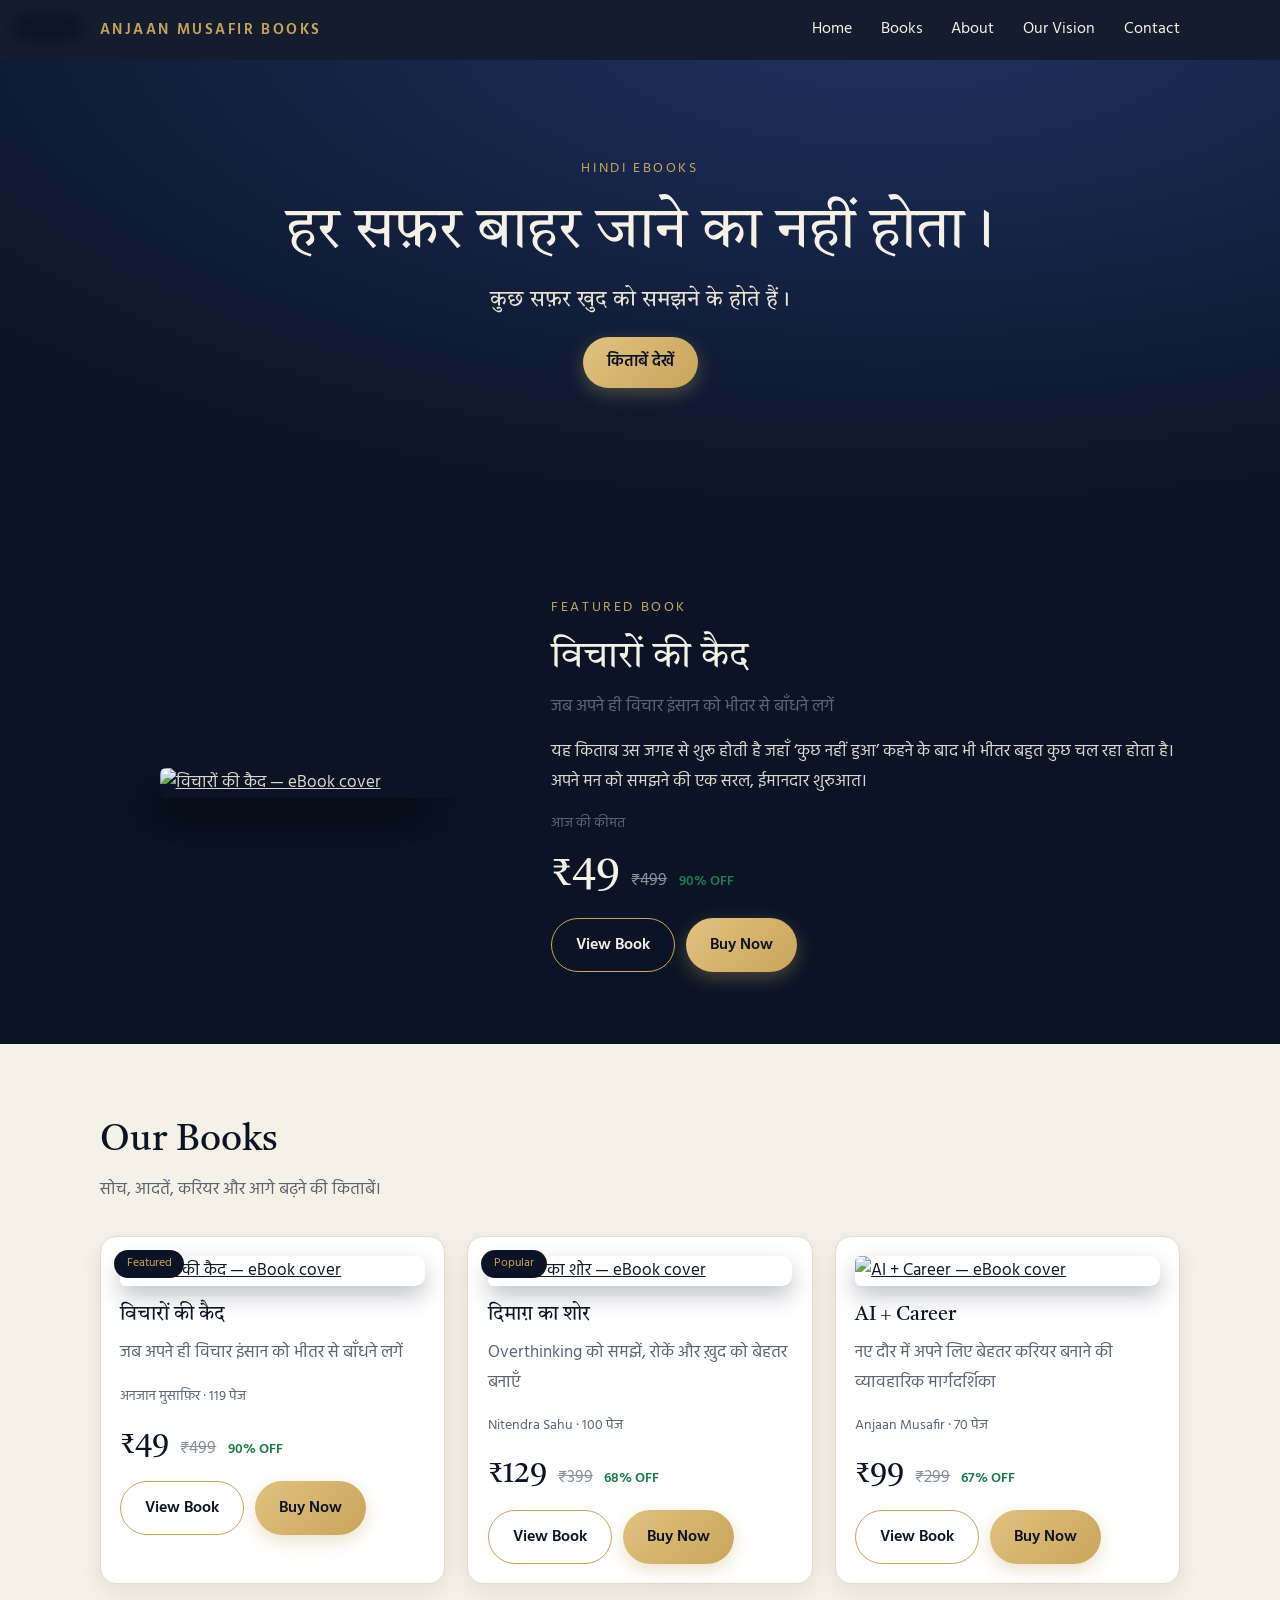
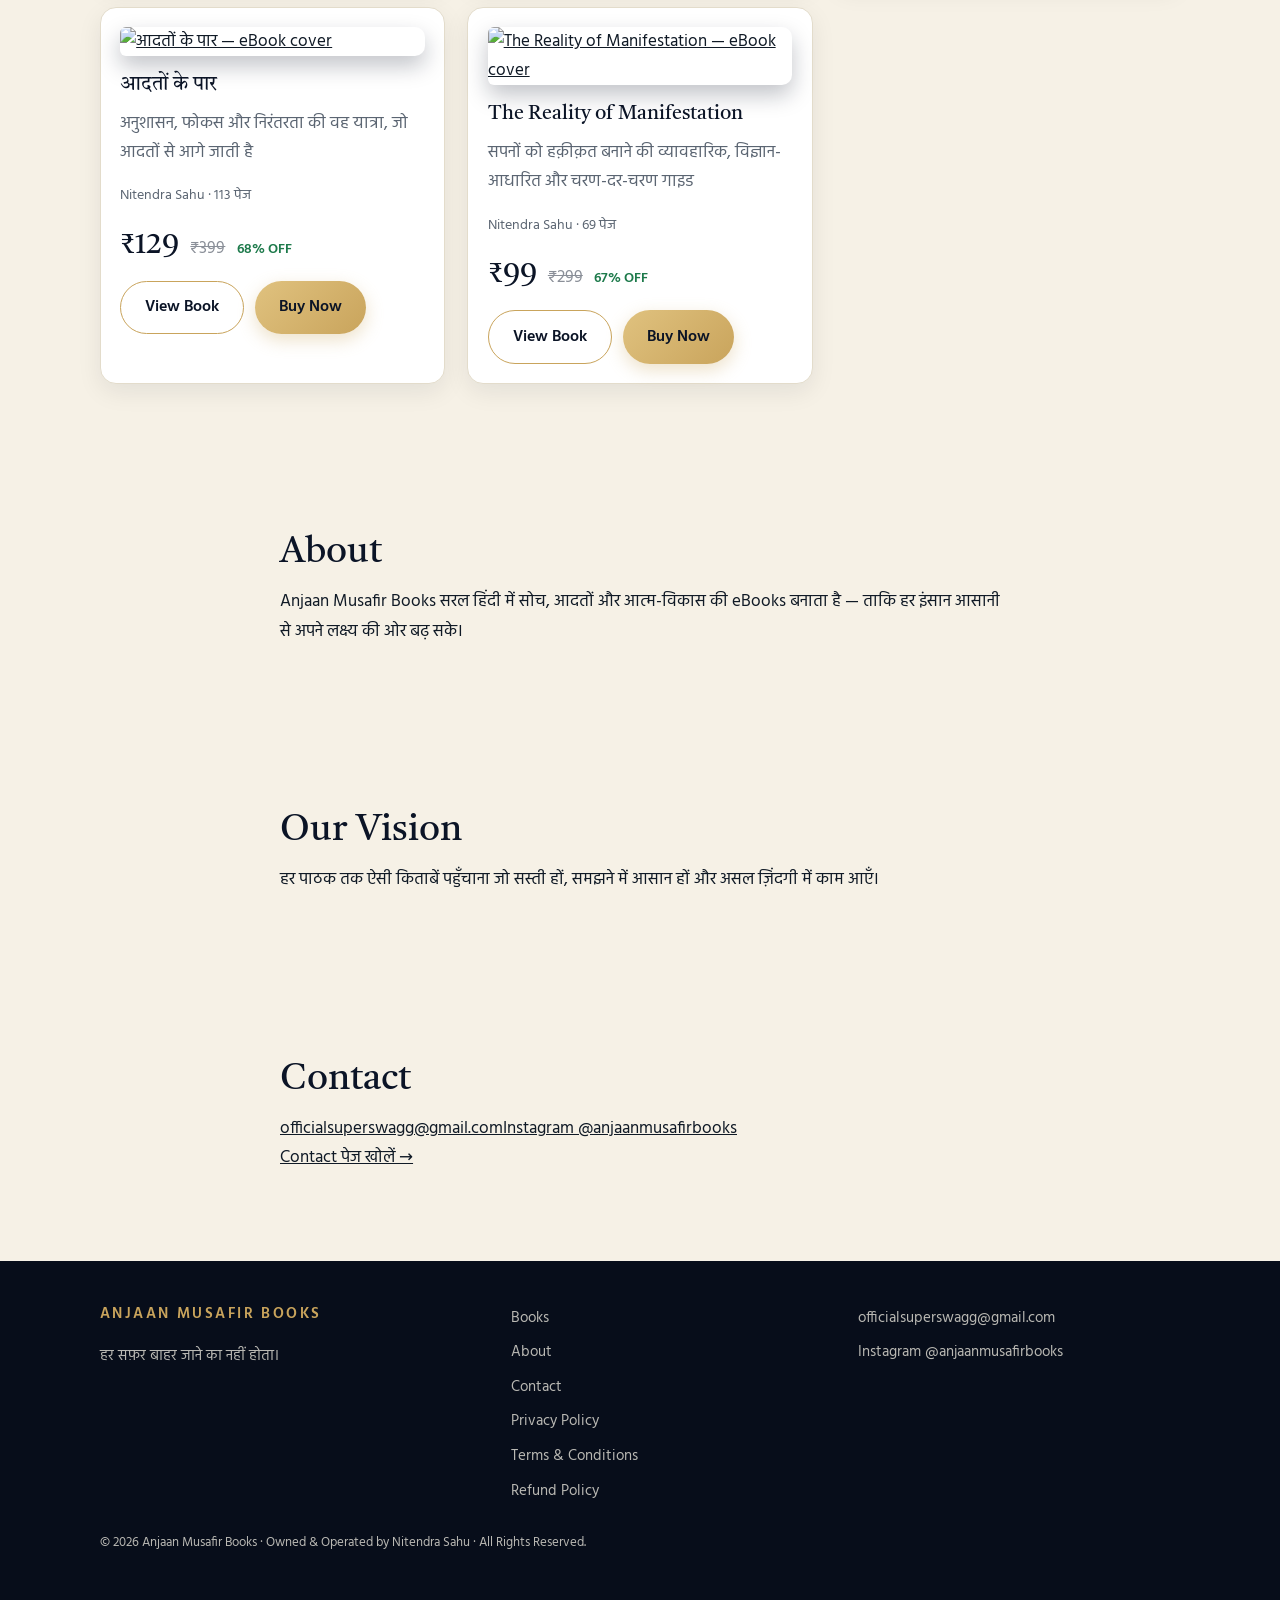
==== index.html @ 3ef96840 "Add files via upload" ====
<!DOCTYPE html>
<!-- होम पेज: ऊपर hero, फिर खास किताब, फिर सभी किताबें, फिर About/Vision/Contact -->
<html lang="hi">
<head>
<meta charset="utf-8">
<meta name="viewport" content="width=device-width, initial-scale=1">
<title>Anjaan Musafir Books — Hindi eBooks</title>
<meta name="description" content="Anjaan Musafir Books की Hindi eBooks: Overthinking, आदतें, AI और करियर, Personal Growth। आसान भाषा, काम की बातें।">
<link rel="preconnect" href="https://fonts.googleapis.com"><link rel="preconnect" href="https://fonts.gstatic.com" crossorigin>
<link href="https://fonts.googleapis.com/css2?family=Tiro+Devanagari+Hindi&family=Hind:wght@400;600&display=swap" rel="stylesheet">
<link rel="stylesheet" href="style.css">
</head>
<body data-page="home"> <!-- data-page="home" से app.js जानता है कि यह होम पेज है -->
<a class="skip" href="#books">मुख्य भाग पर जाएँ</a>
<header><div class="wrap bar">
  <a class="logo" href="index.html">ANJAAN MUSAFIR BOOKS</a>
  <button id="menu" aria-expanded="false" aria-controls="nav">Menu</button>
  <nav id="nav" aria-label="Main"><a href="index.html">Home</a><a href="#books">Books</a><a href="#about">About</a><a href="#vision">Our Vision</a><a href="#contact">Contact</a></nav>
</div></header>
<main>
  <section class="hero"><div class="wrap center">
    <p class="eyebrow">Hindi eBooks</p>
    <h1>हर सफ़र बाहर जाने का नहीं होता।</h1>
    <p class="lead">कुछ सफ़र खुद को समझने के होते हैं।</p>
    <div class="actions" style="justify-content:center"><a class="btn primary" href="#books">किताबें देखें</a></div>
    <div id="herocovers"></div> <!-- app.js यहाँ 4 कवर भरता है -->
  </div></section>
  <section id="featured"></section> <!-- app.js यहाँ खास किताब भरता है -->
  <section id="books" class="wrap sec"><h2>Our Books</h2><p class="sub">सोच, आदतें, करियर और आगे बढ़ने की किताबें।</p>
    <div id="grid" class="grid"></div> <!-- app.js यहाँ सारी किताबें भरता है (books.js से) -->
  </section>
  <section id="about" class="wrap sec narrow"><h2>About</h2><p>Anjaan Musafir Books सरल हिंदी में सोच, आदतों और आत्म-विकास की eBooks बनाता है — ताकि हर इंसान आसानी से अपने लक्ष्य की ओर बढ़ सके।</p></section>
  <section id="vision" class="wrap sec narrow"><h2>Our Vision</h2><p>हर पाठक तक ऐसी किताबें पहुँचाना जो सस्ती हों, समझने में आसान हों और असल ज़िंदगी में काम आएँ।</p></section>
  <section id="contact" class="wrap sec narrow"><h2>Contact</h2><div id="contactlinks"></div><p><a href="contact.html">Contact पेज खोलें →</a></p></section>
</main>
<footer id="foot"></footer> <!-- footer app.js भरता है -->
<script src="https://sdk.cashfree.com/js/v3/cashfree.js"></script> <!-- Cashfree का पेमेंट SDK -->
<script src="books.js"></script> <!-- पहले किताबों का डेटा -->
<script src="app.js"></script>   <!-- फिर वह कोड जो डेटा से पेज बनाता है -->
</body>
</html>
---- style.css ----
/* ===== Anjaan Musafir Books — premium style.css =====
   रंग-थीम: गहरा नीला (navy) + सुनहरा (gold) + हल्का ivory */

/* 1) रंग और फ़ॉन्ट — सारे रंग यहीं बदलें, पूरी साइट बदल जाएगी */
:root{--navy:#0b1426;--navy2:#14213d;--gold:#c9a45c;--ivory:#f6f1e6;--ink:#101a26;--mute:#5b6572;--line:#e3dccb;
--serif:"Tiro Devanagari Hindi",Georgia,serif;--sans:"Hind",system-ui,-apple-system,"Segoe UI",sans-serif}

/* 2) बेसिक सेटिंग — पूरे पेज का आधार */
*{box-sizing:border-box}html{scroll-behavior:smooth;scroll-padding-top:70px}
body{margin:0;font:400 1.05rem/1.75 var(--sans);color:var(--ink);background:var(--ivory);overflow-x:hidden}
img{max-width:100%;height:auto;display:block}a{color:inherit}
h1,h2,h3{font-family:var(--serif);font-weight:400;line-height:1.35;margin:0 0 .6rem;color:var(--navy)}
h2{font-size:clamp(1.6rem,4.6vw,2.3rem)}p{margin:0 0 1rem}
.wrap{width:min(1080px,100% - 2.4rem);margin-inline:auto}.narrow{max-width:720px}
.sec{padding:clamp(2.6rem,7vw,4.5rem) 0}.center{text-align:center}
:focus-visible{outline:3px solid var(--gold);outline-offset:3px}
.skip{position:absolute;left:-999px}.skip:focus{left:8px;top:8px;background:#fff;padding:.4rem .8rem;z-index:50}

/* 3) ऊपर की पट्टी (header) और मेन्यू — फ़ोन पर बटन से खुलता है */
header{position:sticky;top:0;z-index:30;background:rgba(11,20,38,.96);backdrop-filter:blur(8px);color:var(--ivory);padding-top:env(safe-area-inset-top,0)}
.bar{display:flex;align-items:center;justify-content:space-between;min-height:60px}
.logo{font:600 .95rem var(--sans);letter-spacing:.16em;text-decoration:none;color:var(--gold)}
#menu{background:none;border:1px solid #ffffff55;color:inherit;border-radius:8px;padding:.4rem .8rem;font:inherit;font-size:.95rem}
#nav{display:none;position:absolute;left:0;right:0;top:100%;background:var(--navy);padding:.4rem 1.2rem 1rem}
#nav.open{display:block}#nav a{display:block;padding:.7rem 0;text-decoration:none;border-bottom:1px solid #ffffff1f}
@media(min-width:760px){#menu{display:none}#nav,#nav.open{display:flex;position:static;padding:0;gap:1.8rem;background:none}#nav a{border:0;padding:0;font-size:.98rem}#nav a:hover{color:var(--gold)}}

/* 4) बटन — सुनहरा मुख्य बटन (Buy Now / View Book) */
.btn{display:inline-block;border:1px solid var(--gold);color:var(--navy);background:transparent;font:600 1rem var(--sans);text-decoration:none;padding:.8rem 1.5rem;border-radius:999px;cursor:pointer;transition:.2s}
.btn:hover{background:#c9a45c22}
.btn.primary{background:linear-gradient(135deg,#e0c27f,var(--gold));color:var(--navy);border:0;box-shadow:0 6px 18px #c9a45c55}
.btn.primary:hover{transform:translateY(-2px);box-shadow:0 10px 24px #c9a45c77}
.off-btn{opacity:.55;cursor:not-allowed}
.actions{display:flex;gap:.7rem;flex-wrap:wrap;margin-top:1rem}

/* 5) पहला बड़ा हिस्सा (hero) — ऊपर गहरा नीला, 4 किताबों के कवर */
.hero{background:radial-gradient(1200px 500px at 70% -10%,#1d3260,var(--navy));color:#d9d6cc;padding:clamp(3rem,9vw,6rem) 0}
.hero h1{color:var(--ivory);font-size:clamp(2rem,6.5vw,3.6rem)}.hero .lead{font-family:var(--serif);font-size:clamp(1.1rem,3vw,1.4rem);color:#e9e4d6}
.eyebrow,.kicker{color:var(--gold);font-size:.9rem;letter-spacing:.18em;text-transform:uppercase;margin-bottom:.8rem}
#herocovers{display:flex;justify-content:center;gap:.6rem;margin-top:2.4rem}
#herocovers img{width:23%;max-width:150px;border-radius:4px 8px 8px 4px;box-shadow:0 18px 30px #0008;transform:rotate(-3deg)}
#herocovers img:nth-child(even){transform:translateY(14px) rotate(3deg)}

/* 6) किताबों की ग्रिड और कार्ड — फ़ोन पर 1, टैबलेट पर 2, कंप्यूटर पर 3 */
.sub{color:var(--mute)}.meta{font-size:.9rem;color:var(--mute)}
.grid{display:grid;gap:1.4rem;grid-template-columns:1fr;margin-top:2rem}
@media(min-width:620px){.grid{grid-template-columns:1fr 1fr}}@media(min-width:960px){.grid{grid-template-columns:repeat(3,1fr)}}
.card{position:relative;background:#fff;border:1px solid var(--line);border-radius:16px;padding:1.2rem;box-shadow:0 8px 24px #0b142614;transition:.25s}
.card:hover{transform:translateY(-5px);box-shadow:0 16px 34px #0b142624}
.card img{border-radius:6px 10px 10px 6px;margin-bottom:1rem;box-shadow:0 10px 22px #0b142640}
.card h3{font-size:1.25rem}
.badge{position:absolute;top:.8rem;left:.8rem;z-index:2;background:var(--navy);color:var(--gold);font-size:.78rem;padding:.2rem .8rem;border-radius:999px}

/* 7) कीमत — आज की कीमत बड़ी, पुरानी कटी हुई, छूट % हरे में */
.price{display:flex;align-items:baseline;gap:.7rem;flex-wrap:wrap}.price .now{font:400 1.9rem var(--serif);color:var(--navy)}
.price s{color:#8a8f98}.price .off{color:#1d7a4b;font-weight:600;font-size:.9rem}.price.big .now{font-size:2.6rem}.plabel{width:100%;margin:0;color:var(--mute);font-size:.85rem}

/* 8) खास किताब (Featured) वाला हिस्सा */
#featured{background:var(--navy);color:#d9d6cc;padding:clamp(2.6rem,7vw,4.5rem) 0}
#featured h2,#featured .price .now{color:var(--ivory)}#featured .btn:not(.primary){color:var(--ivory)}
.feat{display:grid;gap:2rem;align-items:center}@media(min-width:760px){.feat{grid-template-columns:.8fr 1.2fr}}
.feat-img img{max-width:300px;margin:auto;border-radius:6px 12px 12px 6px;box-shadow:-18px 24px 46px #000a}

/* 9) अलग किताब वाला पेज (book.html) */
.bhero{background:radial-gradient(900px 400px at 20% -10%,#1d3260,var(--navy));color:#d9d6cc;padding:clamp(2.4rem,7vw,4.5rem) 0}
.bhero h1{color:var(--ivory)}.bhero .price .now{color:var(--ivory)}.bhero .btn:not(.primary){color:var(--ivory)}
.bgrid{display:grid;gap:2rem;align-items:center}@media(min-width:760px){.bgrid{grid-template-columns:.7fr 1.3fr}}
.bgrid>img{max-width:280px;margin:auto;border-radius:6px 12px 12px 6px;box-shadow:-16px 22px 44px #000a}
.sec ul{padding-left:0;list-style:none}.sec li{padding:.55rem 0 .55rem 1.6rem;position:relative;border-bottom:1px solid var(--line)}
.sec li::before{content:"";position:absolute;left:.2rem;top:1.15rem;width:7px;height:7px;background:var(--gold);transform:rotate(45deg)}
.chaps{padding-left:1.3rem}.chaps li{padding:.4rem 0;border-bottom:1px solid var(--line)}.chaps li::before{display:none}
.pv{display:grid;gap:1rem;grid-template-columns:repeat(auto-fit,minmax(220px,1fr))}.pv img{border:1px solid var(--line);border-radius:8px;box-shadow:0 8px 20px #0b14262a}
.note{font-size:.9rem;color:var(--mute);border-left:3px solid var(--gold);padding-left:1rem}dt{font-weight:600;margin-top:.8rem}dd{margin:0}

/* 10) फ़ोन पर नीचे चिपका Buy बटन और आख़िरी हिस्सा */
.sticky{position:fixed;left:0;right:0;bottom:0;z-index:25;background:#fffffff2;border-top:1px solid var(--line);padding:.7rem 1rem calc(.7rem + env(safe-area-inset-bottom,0));display:flex;align-items:center;justify-content:space-between;gap:1rem}
.final{background:var(--navy);color:#d9d6cc;text-align:center;padding:4rem 0}.final h2{color:var(--ivory)}

/* 11) नीचे का हिस्सा (footer) */
footer{background:#070d1a;color:#b9b8b3;padding:2.5rem 0 5rem;font-size:.95rem}.fgrid{display:grid;gap:1.6rem}@media(min-width:760px){.fgrid{grid-template-columns:1.2fr 1fr 1fr}}
footer a{display:block;text-decoration:none;padding:.25rem 0}footer a:hover{color:var(--gold)}.brand{color:var(--gold);letter-spacing:.16em;font-weight:600}.copy{font-size:.8rem;margin-top:1.5rem}
/* 12) बाक़ी पेज (Contact, Terms, Privacy, Refund, धन्यवाद) — सब एक ही थीम में */
.phead{background:radial-gradient(900px 360px at 20% -20%,#1d3260,var(--navy));color:#d9d6cc;padding:clamp(2.2rem,6vw,3.6rem) 0}
.phead h1{color:var(--ivory);font-size:clamp(1.8rem,5.5vw,2.8rem)}.phead.c{text-align:center}
.crumb{font-size:.88rem;color:var(--gold);margin:0 0 .6rem}.crumb a{text-decoration:none}
.upd{color:#c9c6bb;margin:.4rem 0 0}.trail{height:2px;width:70px;background:var(--gold);margin-top:1rem}.phead.c .trail{margin-inline:auto}
.tick{width:64px;height:64px;border-radius:50%;background:var(--gold);color:var(--navy);display:grid;place-items:center;margin:0 auto 1rem}.tick svg{width:30px;height:30px}
.doc{padding:2rem 0 3rem}.doc h2{font-size:1.3rem;border-top:1px solid var(--line);padding-top:1.4rem;margin-top:1.8rem}
.doc ul,.doc ol{padding-left:1.3rem}.doc li{padding:.25rem 0;border:0}.doc li::before{display:none}.num{color:var(--gold);margin-right:.4rem}
.steps li{margin-bottom:.5rem}.sum{background:#fff;border:1px solid var(--line);border-left:4px solid var(--gold);border-radius:10px;padding:1rem 1.2rem;margin:1.2rem 0}
.cgrid{display:grid;gap:1rem}@media(min-width:640px){.cgrid{grid-template-columns:1fr 1fr}}
.ccard{background:#fff;border:1px solid var(--line);border-radius:14px;padding:1.2rem;box-shadow:0 8px 22px #0b142612}.ccard .btn{word-break:break-all}
details{background:#fff;border:1px solid var(--line);border-radius:10px;padding:.7rem 1rem;margin:.6rem 0}summary{cursor:pointer;font-weight:600}
@media(prefers-reduced-motion:reduce){*{transition:none!important;scroll-behavior:auto!important}}
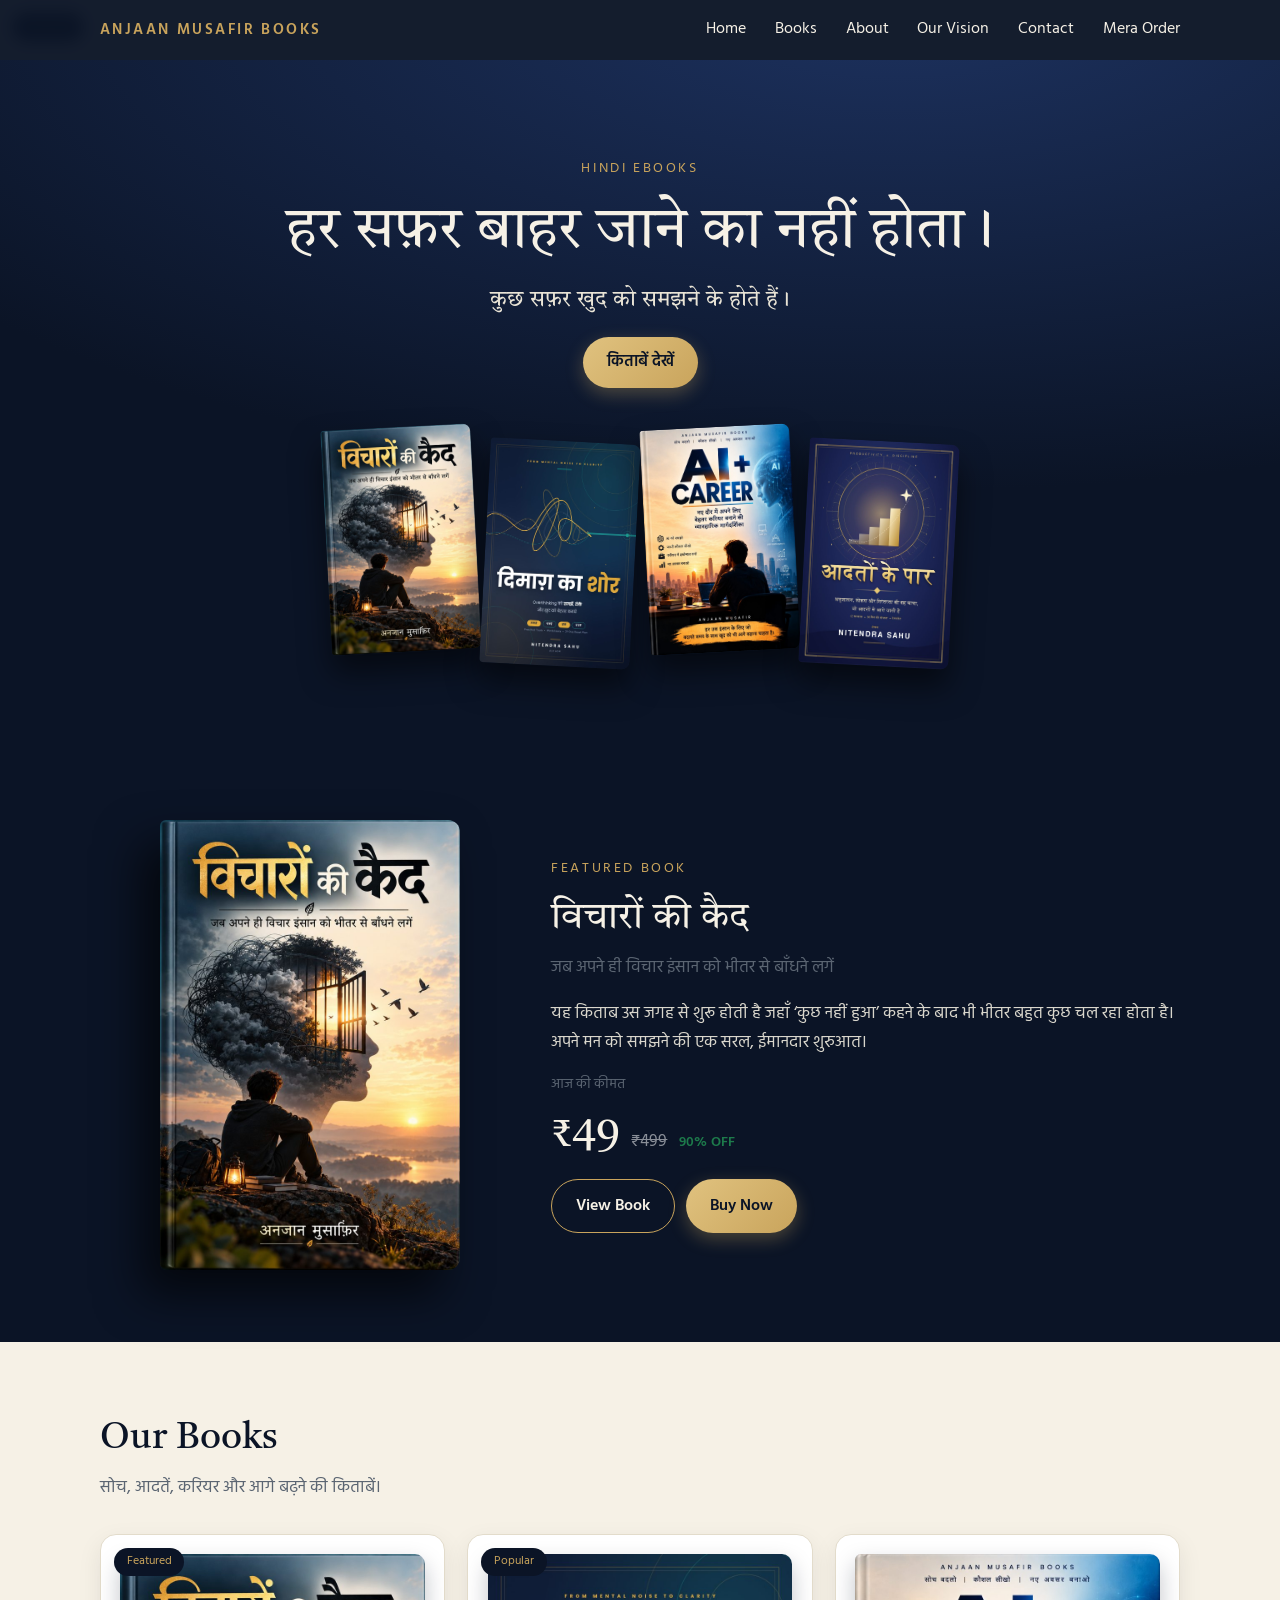
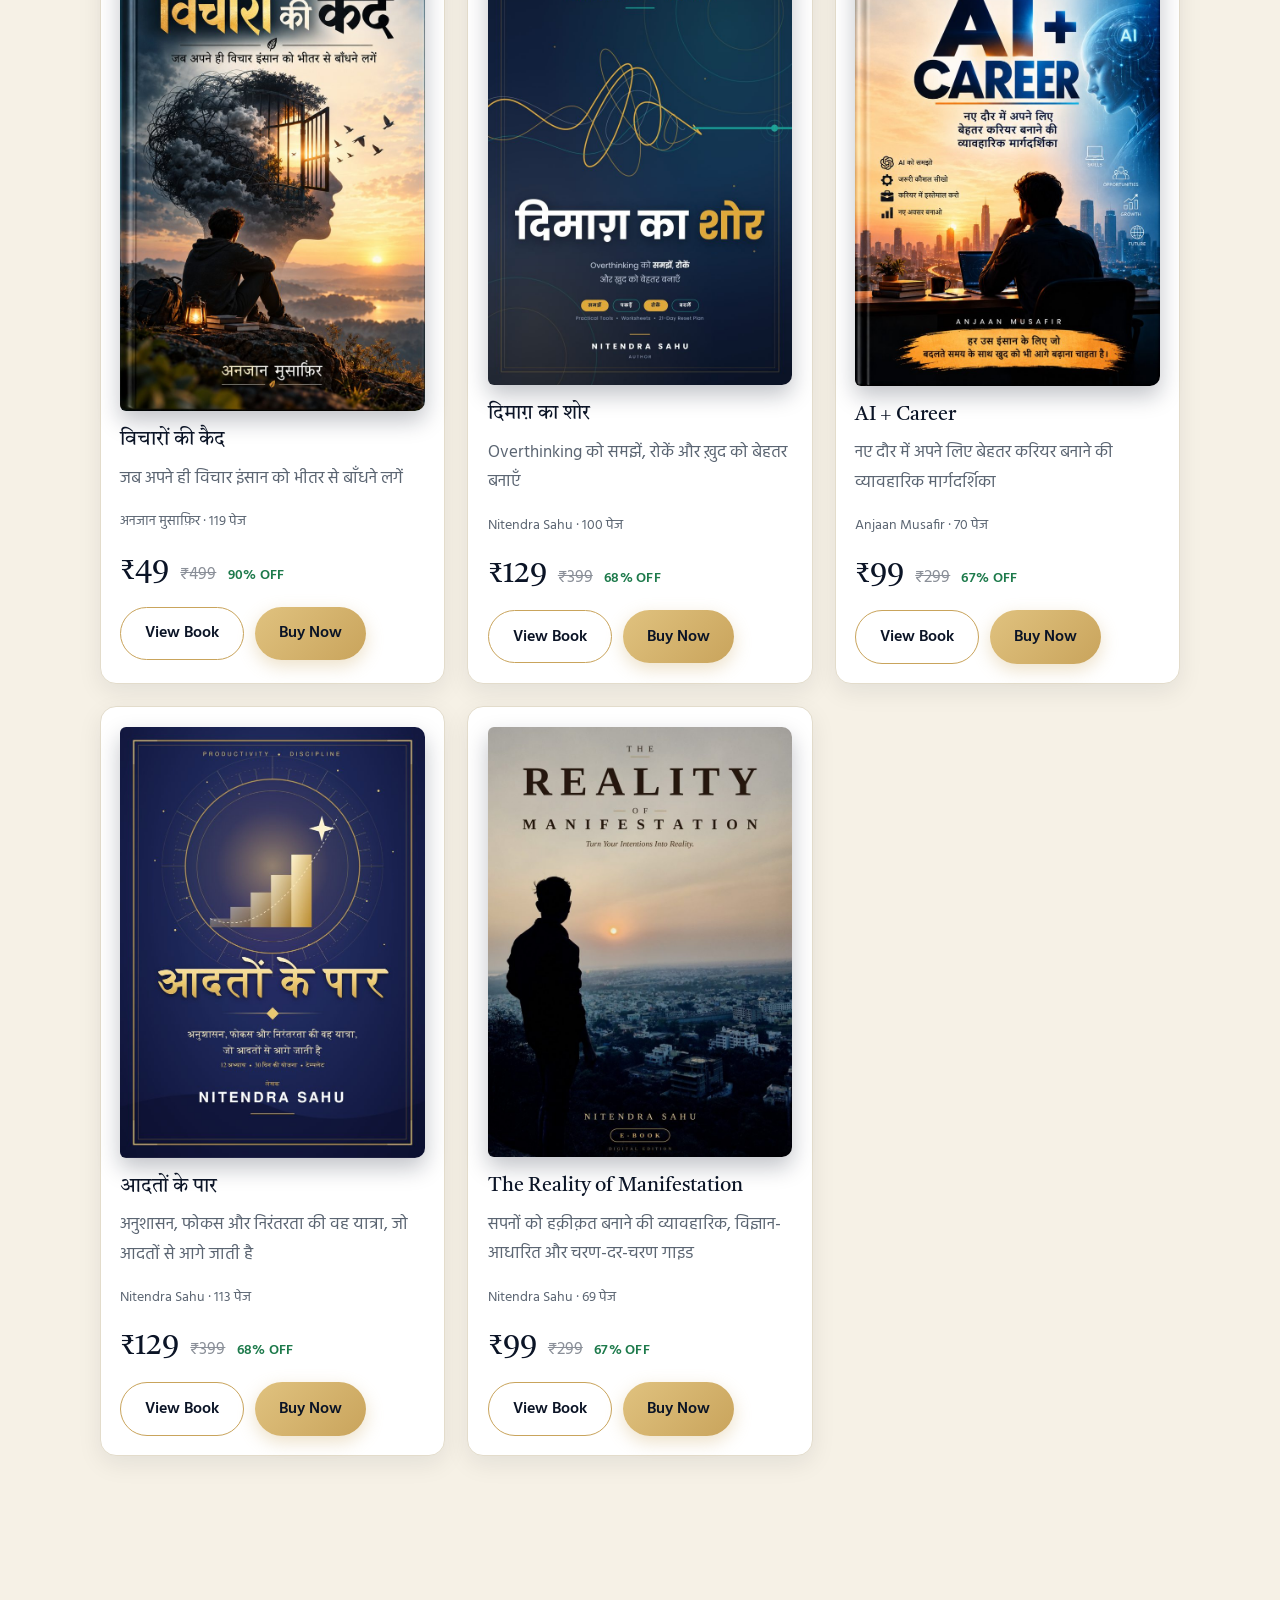
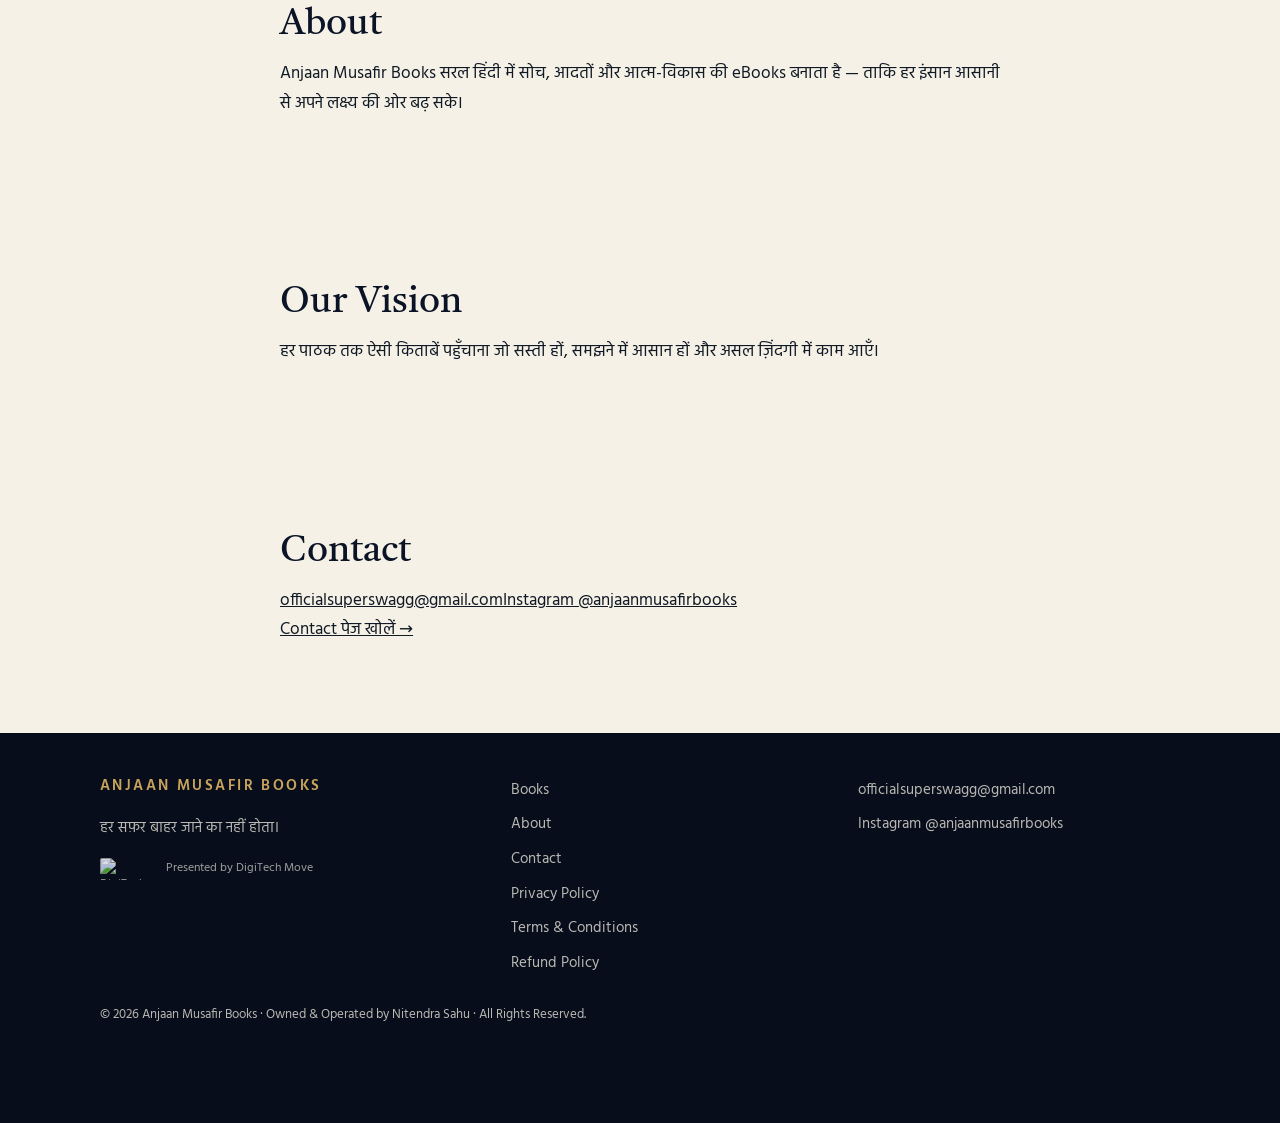
==== commit c8c632bf: "Add files via upload" ====
--- a/index.html
+++ b/index.html
@@ -29,8 +29,8 @@
   <section id="books" class="wrap sec"><h2>Our Books</h2><p class="sub">सोच, आदतें, करियर और आगे बढ़ने की किताबें।</p>
     <div id="grid" class="grid"></div> <!-- app.js यहाँ सारी किताबें भरता है (books.js से) -->
   </section>
-  <section id="about" class="wrap sec narrow"><h2>About</h2><p>Anjaan Musafir Books सरल हिंदी में सोच, आदतों और आत्म-विकास की eBooks बनाता है — ताकि हर इंसान आसानी से अपने लक्ष्य की ओर बढ़ सके।</p></section>
-  <section id="vision" class="wrap sec narrow"><h2>Our Vision</h2><p>हर पाठक तक ऐसी किताबें पहुँचाना जो सस्ती हों, समझने में आसान हों और असल ज़िंदगी में काम आएँ।</p></section>
+  <section id="about" class="wrap sec narrow"><h2 data-dynamic-title="about">About</h2><p data-dynamic-content="about">Anjaan Musafir Books सरल हिंदी में सोच, आदतों और आत्म-विकास की eBooks बनाता है — ताकि हर इंसान आसानी से अपने लक्ष्य की ओर बढ़ सके।</p></section>
+  <section id="vision" class="wrap sec narrow"><h2 data-dynamic-title="vision">Our Vision</h2><p data-dynamic-content="vision">हर पाठक तक ऐसी किताबें पहुँचाना जो सस्ती हों, समझने में आसान हों और असल ज़िंदगी में काम आएँ।</p></section>
   <section id="contact" class="wrap sec narrow"><h2>Contact</h2><div id="contactlinks"></div><p><a href="contact.html">Contact पेज खोलें →</a></p></section>
 </main>
 <footer id="foot"></footer> <!-- footer app.js भरता है -->
--- a/style.css
+++ b/style.css
@@ -1,94 +1,1438 @@
 /* ===== Anjaan Musafir Books — premium style.css =====
    रंग-थीम: गहरा नीला (navy) + सुनहरा (gold) + हल्का ivory */
 
-/* 1) रंग और फ़ॉन्ट — सारे रंग यहीं बदलें, पूरी साइट बदल जाएगी */
-:root{--navy:#0b1426;--navy2:#14213d;--gold:#c9a45c;--ivory:#f6f1e6;--ink:#101a26;--mute:#5b6572;--line:#e3dccb;
---serif:"Tiro Devanagari Hindi",Georgia,serif;--sans:"Hind",system-ui,-apple-system,"Segoe UI",sans-serif}
-
-/* 2) बेसिक सेटिंग — पूरे पेज का आधार */
-*{box-sizing:border-box}html{scroll-behavior:smooth;scroll-padding-top:70px}
-body{margin:0;font:400 1.05rem/1.75 var(--sans);color:var(--ink);background:var(--ivory);overflow-x:hidden}
-img{max-width:100%;height:auto;display:block}a{color:inherit}
-h1,h2,h3{font-family:var(--serif);font-weight:400;line-height:1.35;margin:0 0 .6rem;color:var(--navy)}
-h2{font-size:clamp(1.6rem,4.6vw,2.3rem)}p{margin:0 0 1rem}
-.wrap{width:min(1080px,100% - 2.4rem);margin-inline:auto}.narrow{max-width:720px}
-.sec{padding:clamp(2.6rem,7vw,4.5rem) 0}.center{text-align:center}
-:focus-visible{outline:3px solid var(--gold);outline-offset:3px}
-.skip{position:absolute;left:-999px}.skip:focus{left:8px;top:8px;background:#fff;padding:.4rem .8rem;z-index:50}
-
-/* 3) ऊपर की पट्टी (header) और मेन्यू — फ़ोन पर बटन से खुलता है */
-header{position:sticky;top:0;z-index:30;background:rgba(11,20,38,.96);backdrop-filter:blur(8px);color:var(--ivory);padding-top:env(safe-area-inset-top,0)}
-.bar{display:flex;align-items:center;justify-content:space-between;min-height:60px}
-.logo{font:600 .95rem var(--sans);letter-spacing:.16em;text-decoration:none;color:var(--gold)}
-#menu{background:none;border:1px solid #ffffff55;color:inherit;border-radius:8px;padding:.4rem .8rem;font:inherit;font-size:.95rem}
-#nav{display:none;position:absolute;left:0;right:0;top:100%;background:var(--navy);padding:.4rem 1.2rem 1rem}
-#nav.open{display:block}#nav a{display:block;padding:.7rem 0;text-decoration:none;border-bottom:1px solid #ffffff1f}
-@media(min-width:760px){#menu{display:none}#nav,#nav.open{display:flex;position:static;padding:0;gap:1.8rem;background:none}#nav a{border:0;padding:0;font-size:.98rem}#nav a:hover{color:var(--gold)}}
-
-/* 4) बटन — सुनहरा मुख्य बटन (Buy Now / View Book) */
-.btn{display:inline-block;border:1px solid var(--gold);color:var(--navy);background:transparent;font:600 1rem var(--sans);text-decoration:none;padding:.8rem 1.5rem;border-radius:999px;cursor:pointer;transition:.2s}
-.btn:hover{background:#c9a45c22}
-.btn.primary{background:linear-gradient(135deg,#e0c27f,var(--gold));color:var(--navy);border:0;box-shadow:0 6px 18px #c9a45c55}
-.btn.primary:hover{transform:translateY(-2px);box-shadow:0 10px 24px #c9a45c77}
-.off-btn{opacity:.55;cursor:not-allowed}
-.actions{display:flex;gap:.7rem;flex-wrap:wrap;margin-top:1rem}
-
-/* 5) पहला बड़ा हिस्सा (hero) — ऊपर गहरा नीला, 4 किताबों के कवर */
-.hero{background:radial-gradient(1200px 500px at 70% -10%,#1d3260,var(--navy));color:#d9d6cc;padding:clamp(3rem,9vw,6rem) 0}
-.hero h1{color:var(--ivory);font-size:clamp(2rem,6.5vw,3.6rem)}.hero .lead{font-family:var(--serif);font-size:clamp(1.1rem,3vw,1.4rem);color:#e9e4d6}
-.eyebrow,.kicker{color:var(--gold);font-size:.9rem;letter-spacing:.18em;text-transform:uppercase;margin-bottom:.8rem}
-#herocovers{display:flex;justify-content:center;gap:.6rem;margin-top:2.4rem}
-#herocovers img{width:23%;max-width:150px;border-radius:4px 8px 8px 4px;box-shadow:0 18px 30px #0008;transform:rotate(-3deg)}
-#herocovers img:nth-child(even){transform:translateY(14px) rotate(3deg)}
-
-/* 6) किताबों की ग्रिड और कार्ड — फ़ोन पर 1, टैबलेट पर 2, कंप्यूटर पर 3 */
-.sub{color:var(--mute)}.meta{font-size:.9rem;color:var(--mute)}
-.grid{display:grid;gap:1.4rem;grid-template-columns:1fr;margin-top:2rem}
-@media(min-width:620px){.grid{grid-template-columns:1fr 1fr}}@media(min-width:960px){.grid{grid-template-columns:repeat(3,1fr)}}
-.card{position:relative;background:#fff;border:1px solid var(--line);border-radius:16px;padding:1.2rem;box-shadow:0 8px 24px #0b142614;transition:.25s}
-.card:hover{transform:translateY(-5px);box-shadow:0 16px 34px #0b142624}
-.card img{border-radius:6px 10px 10px 6px;margin-bottom:1rem;box-shadow:0 10px 22px #0b142640}
-.card h3{font-size:1.25rem}
-.badge{position:absolute;top:.8rem;left:.8rem;z-index:2;background:var(--navy);color:var(--gold);font-size:.78rem;padding:.2rem .8rem;border-radius:999px}
-
-/* 7) कीमत — आज की कीमत बड़ी, पुरानी कटी हुई, छूट % हरे में */
-.price{display:flex;align-items:baseline;gap:.7rem;flex-wrap:wrap}.price .now{font:400 1.9rem var(--serif);color:var(--navy)}
-.price s{color:#8a8f98}.price .off{color:#1d7a4b;font-weight:600;font-size:.9rem}.price.big .now{font-size:2.6rem}.plabel{width:100%;margin:0;color:var(--mute);font-size:.85rem}
-
-/* 8) खास किताब (Featured) वाला हिस्सा */
-#featured{background:var(--navy);color:#d9d6cc;padding:clamp(2.6rem,7vw,4.5rem) 0}
-#featured h2,#featured .price .now{color:var(--ivory)}#featured .btn:not(.primary){color:var(--ivory)}
-.feat{display:grid;gap:2rem;align-items:center}@media(min-width:760px){.feat{grid-template-columns:.8fr 1.2fr}}
-.feat-img img{max-width:300px;margin:auto;border-radius:6px 12px 12px 6px;box-shadow:-18px 24px 46px #000a}
-
-/* 9) अलग किताब वाला पेज (book.html) */
-.bhero{background:radial-gradient(900px 400px at 20% -10%,#1d3260,var(--navy));color:#d9d6cc;padding:clamp(2.4rem,7vw,4.5rem) 0}
-.bhero h1{color:var(--ivory)}.bhero .price .now{color:var(--ivory)}.bhero .btn:not(.primary){color:var(--ivory)}
-.bgrid{display:grid;gap:2rem;align-items:center}@media(min-width:760px){.bgrid{grid-template-columns:.7fr 1.3fr}}
-.bgrid>img{max-width:280px;margin:auto;border-radius:6px 12px 12px 6px;box-shadow:-16px 22px 44px #000a}
-.sec ul{padding-left:0;list-style:none}.sec li{padding:.55rem 0 .55rem 1.6rem;position:relative;border-bottom:1px solid var(--line)}
-.sec li::before{content:"";position:absolute;left:.2rem;top:1.15rem;width:7px;height:7px;background:var(--gold);transform:rotate(45deg)}
-.chaps{padding-left:1.3rem}.chaps li{padding:.4rem 0;border-bottom:1px solid var(--line)}.chaps li::before{display:none}
-.pv{display:grid;gap:1rem;grid-template-columns:repeat(auto-fit,minmax(220px,1fr))}.pv img{border:1px solid var(--line);border-radius:8px;box-shadow:0 8px 20px #0b14262a}
-.note{font-size:.9rem;color:var(--mute);border-left:3px solid var(--gold);padding-left:1rem}dt{font-weight:600;margin-top:.8rem}dd{margin:0}
-
-/* 10) फ़ोन पर नीचे चिपका Buy बटन और आख़िरी हिस्सा */
-.sticky{position:fixed;left:0;right:0;bottom:0;z-index:25;background:#fffffff2;border-top:1px solid var(--line);padding:.7rem 1rem calc(.7rem + env(safe-area-inset-bottom,0));display:flex;align-items:center;justify-content:space-between;gap:1rem}
-.final{background:var(--navy);color:#d9d6cc;text-align:center;padding:4rem 0}.final h2{color:var(--ivory)}
-
-/* 11) नीचे का हिस्सा (footer) */
-footer{background:#070d1a;color:#b9b8b3;padding:2.5rem 0 5rem;font-size:.95rem}.fgrid{display:grid;gap:1.6rem}@media(min-width:760px){.fgrid{grid-template-columns:1.2fr 1fr 1fr}}
-footer a{display:block;text-decoration:none;padding:.25rem 0}footer a:hover{color:var(--gold)}.brand{color:var(--gold);letter-spacing:.16em;font-weight:600}.copy{font-size:.8rem;margin-top:1.5rem}
-/* 12) बाक़ी पेज (Contact, Terms, Privacy, Refund, धन्यवाद) — सब एक ही थीम में */
-.phead{background:radial-gradient(900px 360px at 20% -20%,#1d3260,var(--navy));color:#d9d6cc;padding:clamp(2.2rem,6vw,3.6rem) 0}
-.phead h1{color:var(--ivory);font-size:clamp(1.8rem,5.5vw,2.8rem)}.phead.c{text-align:center}
-.crumb{font-size:.88rem;color:var(--gold);margin:0 0 .6rem}.crumb a{text-decoration:none}
-.upd{color:#c9c6bb;margin:.4rem 0 0}.trail{height:2px;width:70px;background:var(--gold);margin-top:1rem}.phead.c .trail{margin-inline:auto}
-.tick{width:64px;height:64px;border-radius:50%;background:var(--gold);color:var(--navy);display:grid;place-items:center;margin:0 auto 1rem}.tick svg{width:30px;height:30px}
-.doc{padding:2rem 0 3rem}.doc h2{font-size:1.3rem;border-top:1px solid var(--line);padding-top:1.4rem;margin-top:1.8rem}
-.doc ul,.doc ol{padding-left:1.3rem}.doc li{padding:.25rem 0;border:0}.doc li::before{display:none}.num{color:var(--gold);margin-right:.4rem}
-.steps li{margin-bottom:.5rem}.sum{background:#fff;border:1px solid var(--line);border-left:4px solid var(--gold);border-radius:10px;padding:1rem 1.2rem;margin:1.2rem 0}
-.cgrid{display:grid;gap:1rem}@media(min-width:640px){.cgrid{grid-template-columns:1fr 1fr}}
-.ccard{background:#fff;border:1px solid var(--line);border-radius:14px;padding:1.2rem;box-shadow:0 8px 22px #0b142612}.ccard .btn{word-break:break-all}
-details{background:#fff;border:1px solid var(--line);border-radius:10px;padding:.7rem 1rem;margin:.6rem 0}summary{cursor:pointer;font-weight:600}
-@media(prefers-reduced-motion:reduce){*{transition:none!important;scroll-behavior:auto!important}}
+:root{
+  --navy:#0b1426;
+  --navy2:#14213d;
+  --gold:#c9a45c;
+  --ivory:#f6f1e6;
+  --ink:#101a26;
+  --mute:#5b6572;
+  --line:#e3dccb;
+  --serif:"Tiro Devanagari Hindi",Georgia,serif;
+  --sans:"Hind",system-ui,-apple-system,"Segoe UI",sans-serif
+}
+
+/* 2) बेसिक सेटिंग */
+*{
+  box-sizing:border-box
+}
+
+html{
+  scroll-behavior:smooth;
+  scroll-padding-top:70px
+}
+
+body{
+  margin:0;
+  font:400 1.05rem/1.75 var(--sans);
+  color:var(--ink);
+  background:var(--ivory);
+  overflow-x:hidden
+}
+
+img{
+  max-width:100%;
+  height:auto;
+  display:block
+}
+
+a{
+  color:inherit
+}
+
+h1,h2,h3{
+  font-family:var(--serif);
+  font-weight:400;
+  line-height:1.35;
+  margin:0 0 .6rem;
+  color:var(--navy)
+}
+
+h2{
+  font-size:clamp(1.6rem,4.6vw,2.3rem)
+}
+
+p{
+  margin:0 0 1rem
+}
+
+.wrap{
+  width:min(1080px,100% - 2.4rem);
+  margin-inline:auto
+}
+
+.narrow{
+  max-width:720px
+}
+
+.sec{
+  padding:clamp(2.6rem,7vw,4.5rem) 0
+}
+
+.center{
+  text-align:center
+}
+
+:focus-visible{
+  outline:3px solid var(--gold);
+  outline-offset:3px
+}
+
+.skip{
+  position:absolute;
+  left:-999px
+}
+
+.skip:focus{
+  left:8px;
+  top:8px;
+  background:#fff;
+  padding:.4rem .8rem;
+  z-index:50
+}
+
+/* 3) HEADER */
+
+header{
+  position:sticky;
+  top:0;
+  z-index:30;
+  background:rgba(11,20,38,.96);
+  backdrop-filter:blur(8px);
+  color:var(--ivory);
+  padding-top:env(safe-area-inset-top,0)
+}
+
+.bar{
+  display:flex;
+  align-items:center;
+  justify-content:space-between;
+  min-height:60px
+}
+
+.logo{
+  font:600 .95rem var(--sans);
+  letter-spacing:.16em;
+  text-decoration:none;
+  color:var(--gold)
+}
+
+#menu{
+  background:none;
+  border:1px solid #ffffff55;
+  color:inherit;
+  border-radius:8px;
+  padding:.4rem .8rem;
+  font:inherit;
+  font-size:.95rem
+}
+
+#nav{
+  display:none;
+  position:absolute;
+  left:0;
+  right:0;
+  top:100%;
+  background:var(--navy);
+  padding:.4rem 1.2rem 1rem
+}
+
+#nav.open{
+  display:block
+}
+
+#nav a{
+  display:block;
+  padding:.7rem 0;
+  text-decoration:none;
+  border-bottom:1px solid #ffffff1f
+}
+
+@media(min-width:760px){
+
+  #menu{
+    display:none
+  }
+
+  #nav,
+  #nav.open{
+    display:flex;
+    position:static;
+    padding:0;
+    gap:1.8rem;
+    background:none
+  }
+
+  #nav a{
+    border:0;
+    padding:0;
+    font-size:.98rem
+  }
+
+  #nav a:hover{
+    color:var(--gold)
+  }
+}
+
+/* 4) BUTTONS */
+
+.btn{
+  display:inline-block;
+  border:1px solid var(--gold);
+  color:var(--navy);
+  background:transparent;
+  font:600 1rem var(--sans);
+  text-decoration:none;
+  padding:.8rem 1.5rem;
+  border-radius:999px;
+  cursor:pointer;
+  transition:
+    transform .2s ease,
+    box-shadow .2s ease,
+    background .2s ease,
+    border-color .2s ease
+}
+
+.btn:hover{
+  background:#c9a45c22
+}
+
+.btn:active{
+  transform:translateY(1px)
+}
+
+.btn.primary{
+  background:
+    linear-gradient(
+      135deg,
+      #e0c27f,
+      var(--gold)
+    );
+  color:var(--navy);
+  border:0;
+  box-shadow:0 6px 18px #c9a45c55
+}
+
+.btn.primary:hover{
+  transform:translateY(-2px);
+  box-shadow:0 10px 24px #c9a45c77
+}
+
+.off-btn{
+  opacity:.55;
+  cursor:not-allowed
+}
+
+.actions{
+  display:flex;
+  gap:.7rem;
+  flex-wrap:wrap;
+  margin-top:1rem
+}
+
+/* 5) HERO */
+
+.hero{
+  background:
+    radial-gradient(
+      1200px 500px at 70% -10%,
+      #1d3260,
+      var(--navy)
+    );
+  color:#d9d6cc;
+  padding:clamp(3rem,9vw,6rem) 0
+}
+
+.hero h1{
+  color:var(--ivory);
+  font-size:clamp(2rem,6.5vw,3.6rem)
+}
+
+.hero .lead{
+  font-family:var(--serif);
+  font-size:clamp(1.1rem,3vw,1.4rem);
+  color:#e9e4d6
+}
+
+.eyebrow,
+.kicker{
+  color:var(--gold);
+  font-size:.9rem;
+  letter-spacing:.18em;
+  text-transform:uppercase;
+  margin-bottom:.8rem
+}
+
+#herocovers{
+  display:flex;
+  justify-content:center;
+  gap:.6rem;
+  margin-top:2.4rem
+}
+
+#herocovers img{
+  width:23%;
+  max-width:150px;
+  border-radius:4px 8px 8px 4px;
+  box-shadow:0 18px 30px #0008;
+  transform:rotate(-3deg);
+  transition:
+    transform .28s ease,
+    box-shadow .28s ease
+}
+
+#herocovers img:nth-child(even){
+  transform:
+    translateY(14px)
+    rotate(3deg)
+}
+
+/* 6) BOOK GRID */
+
+.sub{
+  color:var(--mute)
+}
+
+.meta{
+  font-size:.9rem;
+  color:var(--mute)
+}
+
+.grid{
+  display:grid;
+  gap:1.4rem;
+  grid-template-columns:1fr;
+  margin-top:2rem
+}
+
+@media(min-width:620px){
+
+  .grid{
+    grid-template-columns:1fr 1fr
+  }
+}
+
+@media(min-width:960px){
+
+  .grid{
+    grid-template-columns:repeat(3,1fr)
+  }
+}
+
+.card{
+  position:relative;
+  background:#fff;
+  border:1px solid var(--line);
+  border-radius:16px;
+  padding:1.2rem;
+  box-shadow:0 8px 24px #0b142614;
+  transition:
+    transform .22s ease,
+    box-shadow .22s ease,
+    border-color .22s ease
+}
+
+.card:hover{
+  transform:translateY(-5px);
+  box-shadow:0 16px 34px #0b142624;
+  border-color:#c9a45ca6
+}
+
+.card img{
+  border-radius:6px 10px 10px 6px;
+  margin-bottom:1rem;
+  box-shadow:0 10px 22px #0b142640;
+  transition:
+    transform .28s ease,
+    box-shadow .28s ease
+}
+
+.card:hover img{
+  transform:translateY(-2px)
+}
+
+.card h3{
+  font-size:1.25rem
+}
+
+.badge{
+  position:absolute;
+  top:.8rem;
+  left:.8rem;
+  z-index:2;
+  background:var(--navy);
+  color:var(--gold);
+  font-size:.78rem;
+  padding:.2rem .8rem;
+  border-radius:999px
+}
+
+/* 7) PRICE */
+
+.price{
+  display:flex;
+  align-items:baseline;
+  gap:.7rem;
+  flex-wrap:wrap
+}
+
+.price .now{
+  font:400 1.9rem var(--serif);
+  color:var(--navy)
+}
+
+.price s{
+  color:#8a8f98
+}
+
+.price .off{
+  color:#1d7a4b;
+  font-weight:600;
+  font-size:.9rem;
+  letter-spacing:.02em
+}
+
+.price.big .now{
+  font-size:2.6rem
+}
+
+.plabel{
+  width:100%;
+  margin:0;
+  color:var(--mute);
+  font-size:.85rem
+}
+
+/* 8) FEATURED */
+
+#featured{
+  background:var(--navy);
+  color:#d9d6cc;
+  padding:clamp(2.6rem,7vw,4.5rem) 0
+}
+
+#featured h2,
+#featured .price .now{
+  color:var(--ivory)
+}
+
+#featured .btn:not(.primary){
+  color:var(--ivory)
+}
+
+.feat{
+  display:grid;
+  gap:2rem;
+  align-items:center
+}
+
+@media(min-width:760px){
+
+  .feat{
+    grid-template-columns:.8fr 1.2fr
+  }
+}
+
+.feat-img img{
+  max-width:300px;
+  margin:auto;
+  border-radius:6px 12px 12px 6px;
+  box-shadow:-18px 24px 46px #000a;
+  transition:
+    transform .28s ease,
+    box-shadow .28s ease
+}
+
+/* 9) BOOK DETAIL */
+
+.bhero{
+  background:
+    radial-gradient(
+      900px 400px at 20% -10%,
+      #1d3260,
+      var(--navy)
+    );
+  color:#d9d6cc;
+  padding:clamp(2.4rem,7vw,4.5rem) 0
+}
+
+.bhero h1{
+  color:var(--ivory)
+}
+
+.bhero .price .now{
+  color:var(--ivory)
+}
+
+.bhero .btn:not(.primary){
+  color:var(--ivory)
+}
+
+.bgrid{
+  display:grid;
+  gap:2rem;
+  align-items:center
+}
+
+@media(min-width:760px){
+
+  .bgrid{
+    grid-template-columns:.7fr 1.3fr
+  }
+}
+
+.bgrid>img{
+  max-width:280px;
+  margin:auto;
+  border-radius:6px 12px 12px 6px;
+  box-shadow:-16px 22px 44px #000a;
+  transition:
+    transform .28s ease,
+    box-shadow .28s ease
+}
+
+.sec ul{
+  padding-left:0;
+  list-style:none
+}
+
+.sec li{
+  padding:.55rem 0 .55rem 1.6rem;
+  position:relative;
+  border-bottom:1px solid var(--line)
+}
+
+.sec li::before{
+  content:"";
+  position:absolute;
+  left:.2rem;
+  top:1.15rem;
+  width:7px;
+  height:7px;
+  background:var(--gold);
+  transform:rotate(45deg)
+}
+
+.chaps{
+  padding-left:1.3rem
+}
+
+.chaps li{
+  padding:.4rem 0;
+  border-bottom:1px solid var(--line)
+}
+
+.chaps li::before{
+  display:none
+}
+
+.pv{
+  display:grid;
+  gap:1rem;
+  grid-template-columns:
+    repeat(
+      auto-fit,
+      minmax(220px,1fr)
+    )
+}
+
+.pv img{
+  border:1px solid var(--line);
+  border-radius:8px;
+  box-shadow:0 8px 20px #0b14262a
+}
+
+.note{
+  font-size:.9rem;
+  color:var(--mute);
+  border-left:3px solid var(--gold);
+  padding-left:1rem
+}
+
+dt{
+  font-weight:600;
+  margin-top:.8rem
+}
+
+dd{
+  margin:0
+}
+
+/* 10) STICKY / FINAL */
+
+.sticky{
+  position:fixed;
+  left:0;
+  right:0;
+  bottom:0;
+  z-index:25;
+  background:#fffffff2;
+  border-top:1px solid var(--line);
+  padding:
+    .7rem 1rem
+    calc(
+      .7rem +
+      env(safe-area-inset-bottom,0)
+    );
+  display:flex;
+  align-items:center;
+  justify-content:space-between;
+  gap:1rem
+}
+
+.final{
+  background:var(--navy);
+  color:#d9d6cc;
+  text-align:center;
+  padding:4rem 0
+}
+
+.final h2{
+  color:var(--ivory)
+}
+
+/* 11) FOOTER */
+
+footer{
+  background:#070d1a;
+  color:#b9b8b3;
+  padding:2.5rem 0 5rem;
+  font-size:.95rem
+}
+
+.fgrid{
+  display:grid;
+  gap:1.6rem
+}
+
+@media(min-width:760px){
+
+  .fgrid{
+    grid-template-columns:1.2fr 1fr 1fr
+  }
+}
+
+footer a{
+  display:block;
+  text-decoration:none;
+  padding:.25rem 0
+}
+
+footer a:hover{
+  color:var(--gold)
+}
+
+.brand{
+  color:var(--gold);
+  letter-spacing:.16em;
+  font-weight:600
+}
+
+.copy{
+  font-size:.8rem;
+  margin-top:1.5rem
+}
+
+/* 12) OTHER PAGES */
+
+.phead{
+  background:
+    radial-gradient(
+      900px 360px at 20% -20%,
+      #1d3260,
+      var(--navy)
+    );
+  color:#d9d6cc;
+  padding:clamp(2.2rem,6vw,3.6rem) 0
+}
+
+.phead h1{
+  color:var(--ivory);
+  font-size:clamp(1.8rem,5.5vw,2.8rem)
+}
+
+.phead.c{
+  text-align:center
+}
+
+.crumb{
+  font-size:.88rem;
+  color:var(--gold);
+  margin:0 0 .6rem
+}
+
+.crumb a{
+  text-decoration:none
+}
+
+.upd{
+  color:#c9c6bb;
+  margin:.4rem 0 0
+}
+
+.trail{
+  height:2px;
+  width:70px;
+  background:var(--gold);
+  margin-top:1rem
+}
+
+.phead.c .trail{
+  margin-inline:auto
+}
+
+.tick{
+  width:64px;
+  height:64px;
+  border-radius:50%;
+  background:var(--gold);
+  color:var(--navy);
+  display:grid;
+  place-items:center;
+  margin:0 auto 1rem
+}
+
+.tick svg{
+  width:30px;
+  height:30px
+}
+
+.doc{
+  padding:2rem 0 3rem
+}
+
+.doc h2{
+  font-size:1.3rem;
+  border-top:1px solid var(--line);
+  padding-top:1.4rem;
+  margin-top:1.8rem
+}
+
+.doc ul,
+.doc ol{
+  padding-left:1.3rem
+}
+
+.doc li{
+  padding:.25rem 0;
+  border:0
+}
+
+.doc li::before{
+  display:none
+}
+
+.num{
+  color:var(--gold);
+  margin-right:.4rem
+}
+
+.steps li{
+  margin-bottom:.5rem
+}
+
+.sum{
+  background:#fff;
+  border:1px solid var(--line);
+  border-left:4px solid var(--gold);
+  border-radius:10px;
+  padding:1rem 1.2rem;
+  margin:1.2rem 0
+}
+
+.cgrid{
+  display:grid;
+  gap:1rem
+}
+
+@media(min-width:640px){
+
+  .cgrid{
+    grid-template-columns:1fr 1fr
+  }
+}
+
+.ccard{
+  background:#fff;
+  border:1px solid var(--line);
+  border-radius:14px;
+  padding:1.2rem;
+  box-shadow:0 8px 22px #0b142612
+}
+
+.ccard .btn{
+  word-break:break-all
+}
+
+details{
+  background:#fff;
+  border:1px solid var(--line);
+  border-radius:10px;
+  padding:.7rem 1rem;
+  margin:.6rem 0
+}
+
+summary{
+  cursor:pointer;
+  font-weight:600
+}
+
+/* =========================================================
+   13) PREMIUM CHECKOUT MODAL
+========================================================= */
+
+body.checkout-open{
+  overflow:hidden
+}
+
+.checkout-modal{
+  position:fixed;
+  inset:0;
+  z-index:1000;
+  display:flex;
+  align-items:center;
+  justify-content:center;
+  padding:1rem;
+  visibility:hidden;
+  opacity:0;
+  pointer-events:none;
+  transition:
+    opacity .22s ease,
+    visibility .22s ease
+}
+
+.checkout-modal.open{
+  visibility:visible;
+  opacity:1;
+  pointer-events:auto
+}
+
+.checkout-backdrop{
+  position:absolute;
+  inset:0;
+  background:rgba(4,9,20,.72);
+  backdrop-filter:blur(10px);
+  -webkit-backdrop-filter:blur(10px)
+}
+
+.checkout-dialog{
+  position:relative;
+  z-index:1;
+  width:min(560px,100%);
+  max-height:92vh;
+  overflow:auto;
+  background:
+    linear-gradient(
+      180deg,
+      #fffdf8,
+      #f6f1e6
+    );
+  color:var(--ink);
+  border:1px solid rgba(201,164,92,.38);
+  border-radius:22px;
+  box-shadow:
+    0 30px 90px rgba(0,0,0,.38),
+    0 8px 30px rgba(11,20,38,.22);
+  transform:
+    translateY(18px)
+    scale(.985);
+  transition:
+    transform .24s ease
+}
+
+.checkout-modal.open
+.checkout-dialog{
+  transform:
+    translateY(0)
+    scale(1)
+}
+
+.checkout-head{
+  display:flex;
+  align-items:flex-start;
+  justify-content:space-between;
+  gap:1rem;
+  padding:1.35rem 1.35rem 1rem;
+  background:
+    linear-gradient(
+      135deg,
+      var(--navy),
+      var(--navy2)
+    );
+  border-radius:21px 21px 0 0
+}
+
+.checkout-head h2{
+  color:var(--ivory);
+  font-size:clamp(1.35rem,4vw,1.75rem);
+  margin:0
+}
+
+.checkout-kicker{
+  color:var(--gold);
+  font-size:.72rem;
+  letter-spacing:.18em;
+  font-weight:700;
+  margin:0 0 .25rem
+}
+
+.checkout-close{
+  width:38px;
+  height:38px;
+  border:1px solid #ffffff38;
+  border-radius:50%;
+  background:#ffffff12;
+  color:var(--ivory);
+  font-size:1.65rem;
+  line-height:1;
+  cursor:pointer;
+  transition:.2s ease
+}
+
+.checkout-close:hover{
+  background:#c9a45c2e;
+  border-color:var(--gold);
+  transform:rotate(4deg)
+}
+
+.checkout-book{
+  display:flex;
+  align-items:center;
+  gap:1rem;
+  padding:1.15rem 1.35rem
+}
+
+.checkout-cover{
+  width:76px;
+  height:108px;
+  object-fit:cover;
+  flex:0 0 auto;
+  border-radius:5px 10px 10px 5px;
+  box-shadow:0 12px 25px #0b142638
+}
+
+.checkout-book-info{
+  min-width:0
+}
+
+.checkout-title{
+  color:var(--navy);
+  font-size:1.18rem;
+  margin:0 0 .35rem;
+  overflow-wrap:anywhere
+}
+
+.checkout-price .price{
+  gap:.5rem
+}
+
+.checkout-price .price .now{
+  font-size:1.55rem
+}
+
+.checkout-price .price .off{
+  font-size:.78rem
+}
+
+.checkout-secure{
+  color:var(--mute);
+  font-size:.78rem;
+  margin:.3rem 0 0
+}
+
+.checkout-divider{
+  height:1px;
+  background:var(--line);
+  margin:0 1.35rem
+}
+
+.checkout-form{
+  display:grid;
+  gap:.9rem;
+  padding:1.2rem 1.35rem 1.35rem
+}
+
+.checkout-field{
+  display:grid;
+  gap:.35rem
+}
+
+.checkout-field>span{
+  color:var(--navy);
+  font-size:.9rem;
+  font-weight:600
+}
+
+.checkout-field em{
+  color:var(--mute);
+  font-style:normal;
+  font-weight:400
+}
+
+.checkout-field input{
+  width:100%;
+  min-height:47px;
+  padding:.72rem .85rem;
+  border:1px solid #d6cfbf;
+  border-radius:10px;
+  background:#fff;
+  color:var(--ink);
+  font:inherit;
+  outline:none;
+  transition:
+    border-color .18s ease,
+    box-shadow .18s ease,
+    background .18s ease
+}
+
+.checkout-field input::placeholder{
+  color:#9298a0
+}
+
+.checkout-field input:focus{
+  border-color:var(--gold);
+  box-shadow:
+    0 0 0 3px #c9a45c29;
+  background:#fffefa
+}
+
+.checkout-field small{
+  color:var(--mute);
+  font-size:.75rem;
+  line-height:1.45
+}
+
+.checkout-error{
+  border:1px solid #d9a2a2;
+  background:#fff3f3;
+  color:#8a2727;
+  border-radius:10px;
+  padding:.7rem .85rem;
+  font-size:.86rem;
+  line-height:1.45
+}
+
+.checkout-error[hidden]{
+  display:none
+}
+
+.checkout-safe{
+  display:flex;
+  align-items:center;
+  gap:.6rem;
+  border:1px solid #ded7c8;
+  border-radius:10px;
+  padding:.7rem .8rem;
+  background:#ffffff9e;
+  color:#58616b;
+  font-size:.78rem;
+  line-height:1.4
+}
+
+.checkout-safe-icon{
+  display:grid;
+  place-items:center;
+  width:23px;
+  height:23px;
+  flex:0 0 auto;
+  border-radius:50%;
+  background:var(--gold);
+  color:var(--navy);
+  font-weight:800
+}
+
+.checkout-actions{
+  display:grid;
+  grid-template-columns:1fr auto;
+  gap:.7rem;
+  margin-top:.15rem
+}
+
+.checkout-pay,
+.checkout-cancel{
+  min-height:48px
+}
+
+.checkout-pay{
+  width:100%
+}
+
+.checkout-pay:disabled{
+  opacity:.7;
+  cursor:wait;
+  transform:none!important
+}
+
+.checkout-cancel{
+  border-color:#cfc8ba;
+  color:var(--navy);
+  background:#fff
+}
+
+.checkout-cancel:hover{
+  background:#eee8dc
+}
+
+/* =========================================================
+   14) RESPONSIVE CHECKOUT
+========================================================= */
+
+@media(max-width:759px){
+
+  .checkout-modal{
+    align-items:flex-end;
+    padding:.5rem
+  }
+
+  .checkout-dialog{
+    width:100%;
+    max-height:94vh;
+    border-radius:20px
+  }
+
+  .checkout-head{
+    border-radius:19px 19px 0 0
+  }
+
+  .checkout-book{
+    padding:.95rem 1rem
+  }
+
+  .checkout-form{
+    padding:1rem
+  }
+
+  .checkout-divider{
+    margin:0 1rem
+  }
+
+  .checkout-cover{
+    width:64px;
+    height:92px
+  }
+
+  .checkout-actions{
+    grid-template-columns:1fr
+  }
+
+  .checkout-cancel{
+    order:2
+  }
+}
+
+/* =========================================================
+   15) ACCESSIBILITY / REDUCED MOTION
+========================================================= */
+
+@media(prefers-reduced-motion:reduce){
+
+  *{
+    transition:none!important;
+    scroll-behavior:auto!important
+  }
+
+  .checkout-modal,
+  .checkout-dialog,
+  .checkout-close,
+  .card,
+  .btn,
+  .card img,
+  .bgrid>img,
+  .feat-img img{
+    transition:none!important
+  }
+   }
+
+/* =========================================================
+   16) COUPON VERIFICATION + PRICE PREVIEW
+========================================================= */
+body.result-open{overflow:hidden}
+
+.coupon-row{
+  display:grid;
+  grid-template-columns:1fr auto;
+  gap:.55rem;
+  align-items:center
+}
+
+.coupon-row input{
+  margin-top:0!important
+}
+
+.coupon-verify{
+  min-height:45px;
+  padding:.65rem 1rem;
+  white-space:nowrap
+}
+
+.coupon-verify:disabled{
+  opacity:.65;
+  cursor:wait
+}
+
+.coupon-status{
+  margin-top:.5rem;
+  padding:.55rem .7rem;
+  border-radius:9px;
+  font-size:.82rem;
+  line-height:1.45
+}
+
+.coupon-status.ok{
+  background:#edf9f1;
+  border:1px solid #b8dec4;
+  color:#176b3b
+}
+
+.coupon-status.bad{
+  background:#fff2f2;
+  border:1px solid #e3b7b7;
+  color:#8a2727
+}
+
+.coupon-price-preview{
+  display:flex;
+  align-items:center;
+  gap:.65rem;
+  flex-wrap:wrap
+}
+
+.coupon-price-preview .now{
+  font:700 1.35rem var(--serif);
+  color:var(--navy)
+}
+
+.coupon-price-preview s{
+  color:var(--mute)
+}
+
+.coupon-price-preview b{
+  color:#176b3b;
+  font-size:.82rem
+}
+
+/* =========================================================
+   17) PREMIUM PAYMENT / SUCCESS RESULT MODAL
+========================================================= */
+.result-modal{
+  position:fixed;
+  inset:0;
+  z-index:1100;
+  display:flex;
+  align-items:center;
+  justify-content:center;
+  padding:1rem;
+  visibility:hidden;
+  opacity:0;
+  pointer-events:none;
+  transition:opacity .22s ease,visibility .22s ease
+}
+
+.result-modal.open{
+  visibility:visible;
+  opacity:1;
+  pointer-events:auto
+}
+
+.result-backdrop{
+  position:absolute;
+  inset:0;
+  background:rgba(4,9,20,.48);
+  backdrop-filter:blur(5px);
+  -webkit-backdrop-filter:blur(5px)
+}
+
+.result-dialog{
+  position:relative;
+  width:min(440px,100%);
+  max-height:90vh;
+  overflow:auto;
+  padding:1.45rem;
+  text-align:center;
+  background:linear-gradient(180deg,#fffdf8,#f6f1e6);
+  color:var(--ink);
+  border:1px solid rgba(201,164,92,.45);
+  border-radius:22px;
+  box-shadow:0 28px 90px rgba(0,0,0,.35),0 8px 28px rgba(11,20,38,.18);
+  transform:translateY(14px) scale(.985);
+  transition:transform .22s ease
+}
+
+.result-modal.open .result-dialog{
+  transform:translateY(0) scale(1)
+}
+
+.result-close{
+  position:absolute;
+  top:.8rem;
+  right:.8rem;
+  width:36px;
+  height:36px;
+  border:1px solid var(--line);
+  border-radius:50%;
+  background:#fff;
+  color:var(--navy);
+  font-size:1.45rem;
+  line-height:1;
+  cursor:pointer
+}
+
+.result-icon{
+  width:58px;
+  height:58px;
+  margin:.15rem auto .7rem;
+  display:grid;
+  place-items:center;
+  border-radius:50%;
+  font-size:1.7rem;
+  font-weight:800
+}
+
+.result-icon.success{
+  background:#e6f6eb;
+  color:#176b3b;
+  border:1px solid #b8dec4
+}
+
+.result-icon.error{
+  background:#fff0f0;
+  color:#8a2727;
+  border:1px solid #e3b7b7
+}
+
+.result-kicker{
+  margin:0 0 .25rem;
+  color:var(--gold);
+  font-size:.7rem;
+  letter-spacing:.18em;
+  font-weight:700
+}
+
+.result-dialog h2{
+  margin-bottom:.25rem;
+  font-size:clamp(1.35rem,5vw,1.85rem)
+}
+
+.result-book{
+  margin:0 0 .5rem;
+  color:var(--navy);
+  font-weight:700
+}
+
+.result-message{
+  margin:.4rem auto 1rem;
+  color:var(--mute);
+  font-size:.92rem;
+  line-height:1.55
+}
+
+.result-order{
+  display:flex;
+  justify-content:space-between;
+  gap:1rem;
+  text-align:left;
+  background:#fff;
+  border:1px solid var(--line);
+  border-radius:11px;
+  padding:.7rem .8rem;
+  margin:.8rem 0
+}
+
+.result-order span{
+  color:var(--mute)
+}
+
+.result-order b{
+  color:var(--navy);
+  word-break:break-all
+}
+
+.result-prices{
+  background:#fff;
+  border:1px solid var(--line);
+  border-radius:13px;
+  padding:.55rem .8rem;
+  margin:.8rem 0 1rem;
+  text-align:left
+}
+
+.result-prices>div{
+  display:flex;
+  justify-content:space-between;
+  gap:1rem;
+  padding:.38rem 0;
+  font-size:.86rem
+}
+
+.result-prices span{
+  color:var(--mute)
+}
+
+.result-prices b{
+  color:var(--navy)
+}
+
+.result-prices .result-save{
+  color:#176b3b
+}
+
+.result-prices .result-final{
+  margin-top:.2rem;
+  padding-top:.65rem;
+  border-top:1px solid var(--line);
+  font-size:.95rem
+}
+
+.result-prices .result-final b{
+  font-size:1.08rem
+}
+
+.result-download{
+  display:block;
+  width:100%;
+  margin-top:.55rem
+}
+
+.result-myorder{
+  display:block;
+  margin:.7rem 0;
+  color:var(--navy);
+  font-weight:600;
+  text-decoration:none
+}
+
+.result-myorder:hover{
+  color:#8b6d2e
+}
+
+.result-secondary{
+  width:100%;
+  background:#fff;
+  color:var(--navy);
+  border-color:var(--line)
+}
+
+@media(max-width:520px){
+  .result-modal{align-items:flex-end;padding:.5rem}
+  .result-dialog{width:100%;max-height:92vh;border-radius:20px;padding:1.25rem}
+  .coupon-row{grid-template-columns:1fr auto}
+}
+.checkout-actions{
+  position:sticky;
+  bottom:0;
+  z-index:10;
+  padding:.8rem 0 .2rem;
+  background:linear-gradient(
+    180deg,
+    rgba(246,241,230,0),
+    #f6f1e6 25%
+  );
+}
+
+
+/* Dynamic content manager additions — intentionally small and non-disruptive */
+.dynamic-announcement{position:relative;z-index:20;text-align:center;padding:9px 14px;background:#101a26;color:#fff;font-size:.92rem;border-bottom:1px solid #c9a45c}
+.presented-by{display:flex;align-items:center;gap:8px;font-size:.78rem;opacity:.86;margin-top:10px}
+.presented-by img{width:58px;height:auto;max-height:22px;object-fit:contain;border-radius:2px}
+.dynamic-list-item{padding-left:.4rem;margin:.35rem 0}
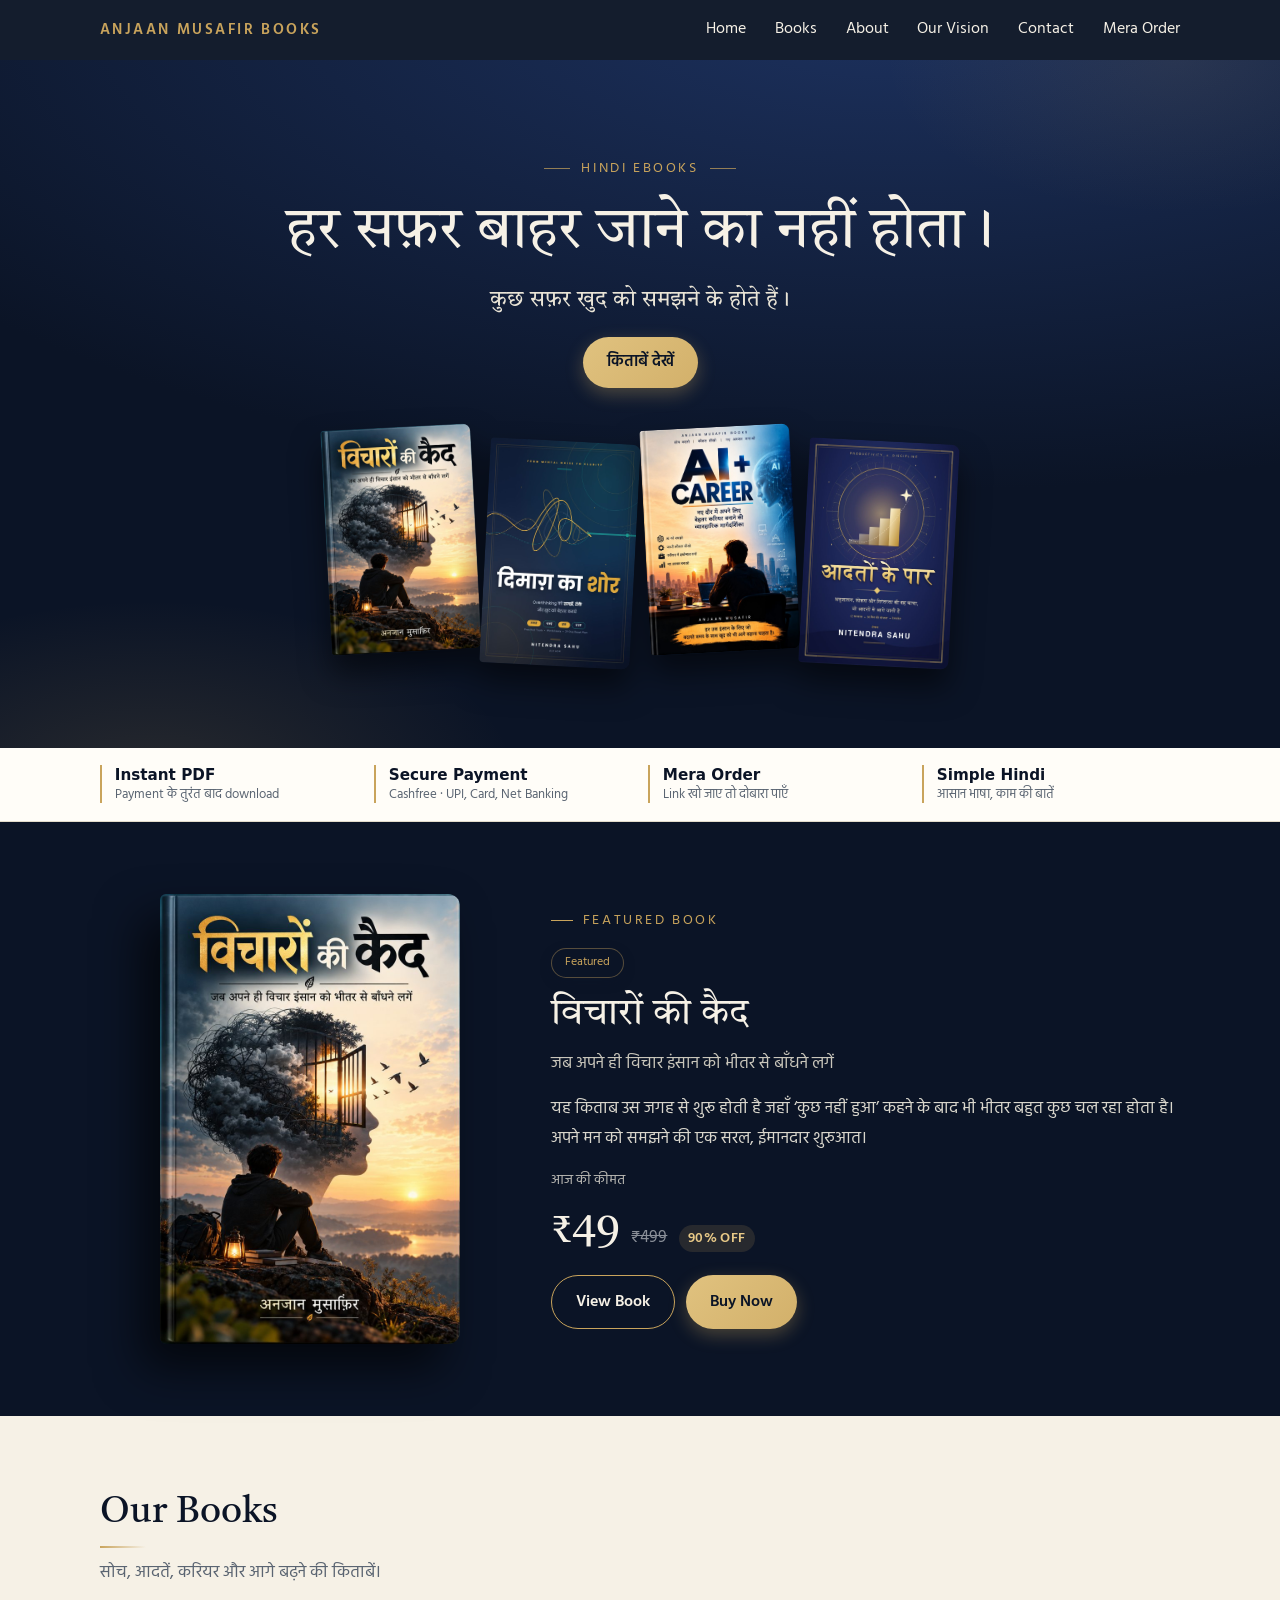
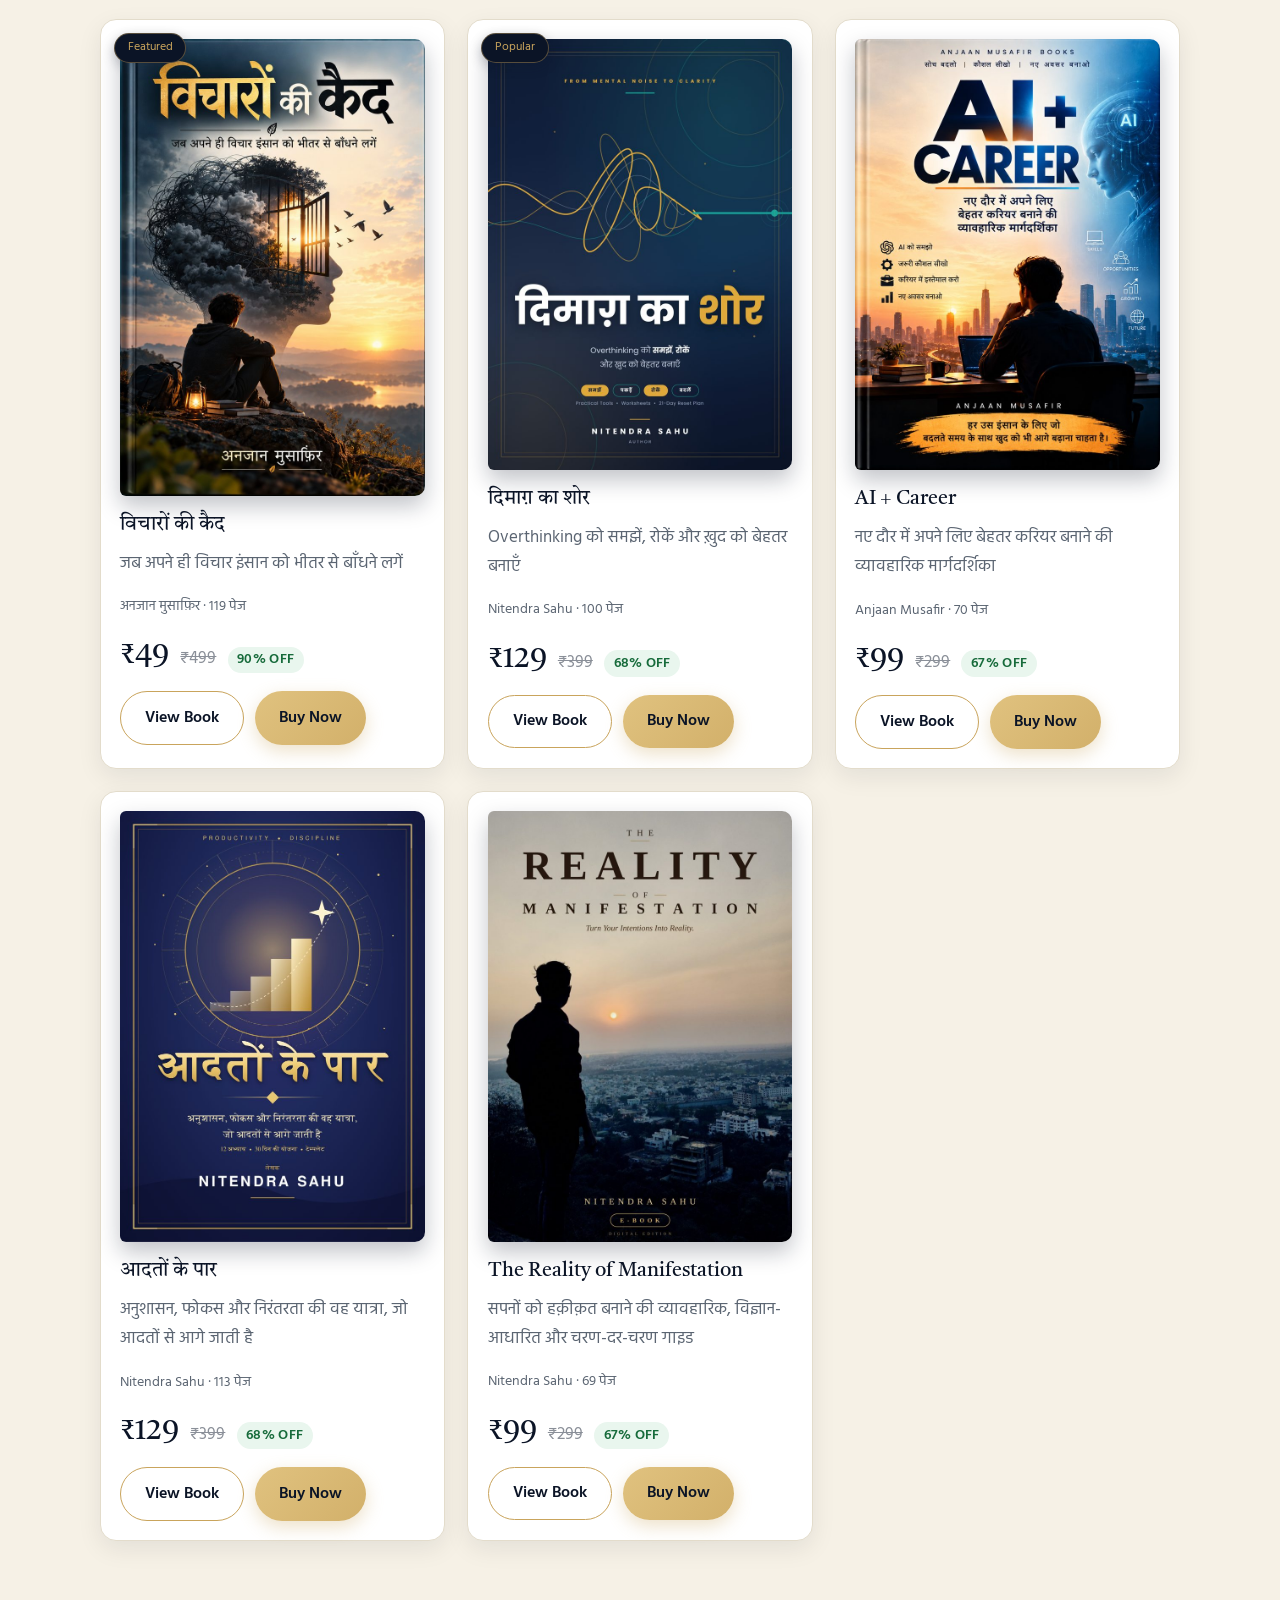
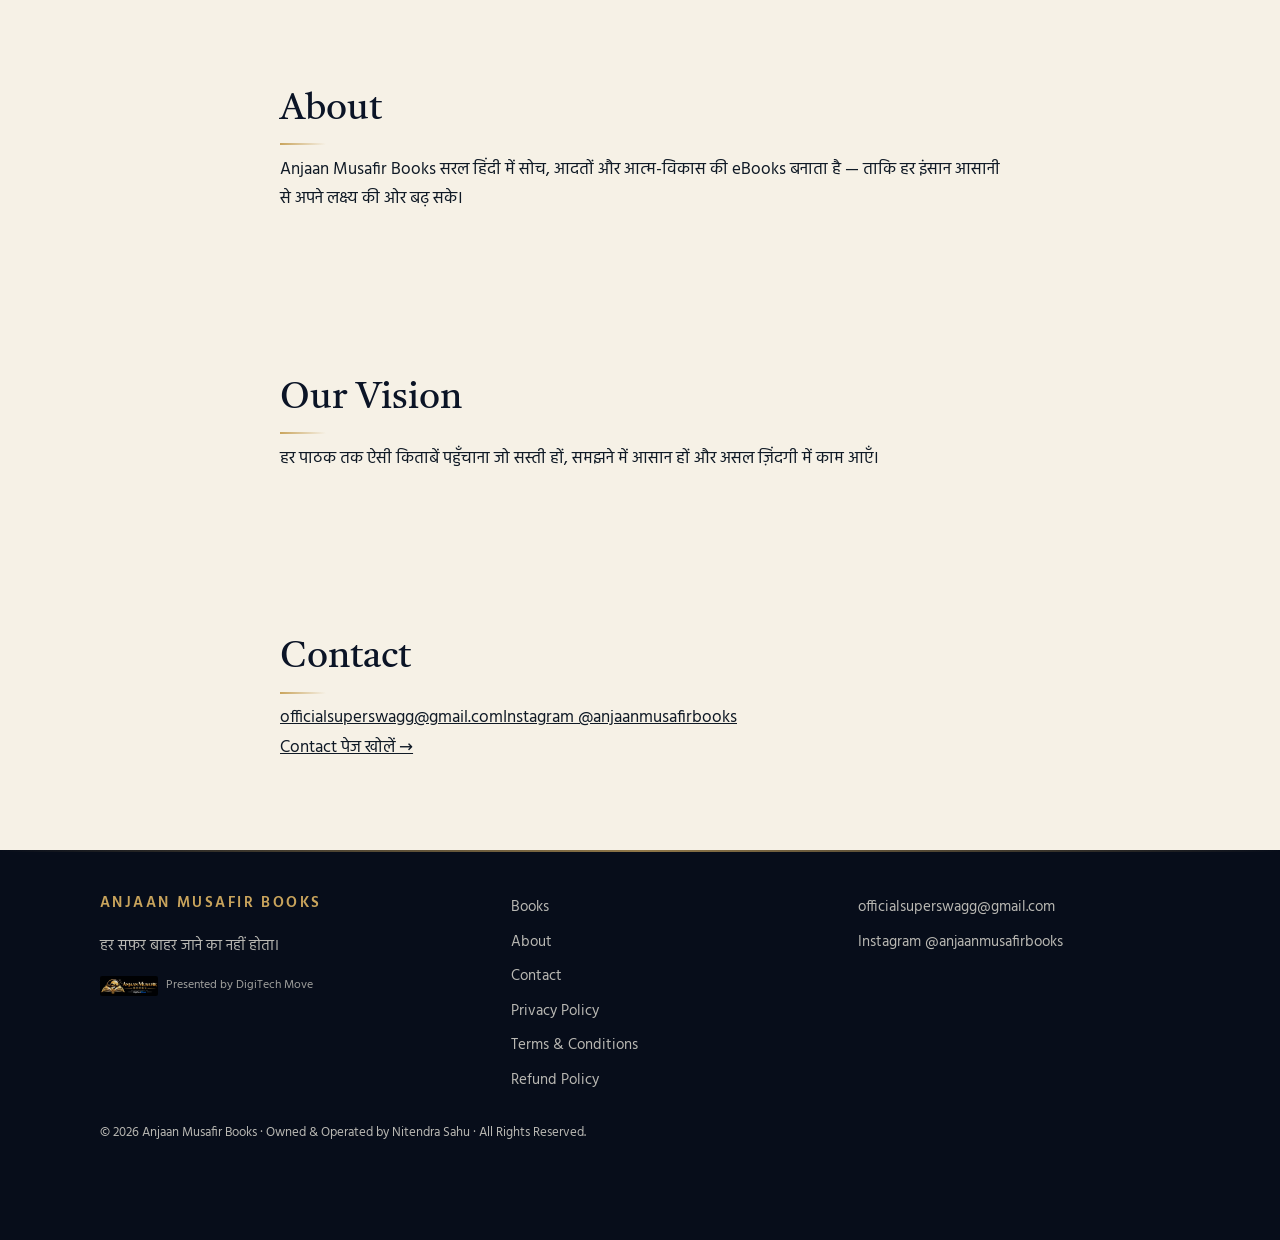
==== commit 01895a60: "Add files via upload" ====
--- a/index.html
+++ b/index.html
@@ -8,6 +8,13 @@
 <meta name="description" content="Anjaan Musafir Books की Hindi eBooks: Overthinking, आदतें, AI और करियर, Personal Growth। आसान भाषा, काम की बातें।">
 <link rel="preconnect" href="https://fonts.googleapis.com"><link rel="preconnect" href="https://fonts.gstatic.com" crossorigin>
 <link href="https://fonts.googleapis.com/css2?family=Tiro+Devanagari+Hindi&family=Hind:wght@400;600&display=swap" rel="stylesheet">
+<meta name="theme-color" content="#0b1426">
+<meta property="og:type" content="website">
+<meta property="og:site_name" content="Anjaan Musafir Books">
+<meta property="og:title" content="Anjaan Musafir Books — Hindi eBooks">
+<meta property="og:description" content="Overthinking, आदतें, AI + Career और Personal Growth की Hindi eBooks। Instant PDF download।">
+<meta property="og:image" content="https://anjaanmusafirbooks.github.io/official/vicharon-ki-kaid.jpg">
+<link rel="icon" href="data:image/svg+xml,%3Csvg xmlns='http://www.w3.org/2000/svg' viewBox='0 0 32 32'%3E%3Crect width='32' height='32' rx='6' fill='%230b1426'/%3E%3Ccircle cx='16' cy='16' r='5' fill='%23c9a45c'/%3E%3C/svg%3E">
 <link rel="stylesheet" href="style.css">
 </head>
 <body data-page="home"> <!-- data-page="home" से app.js जानता है कि यह होम पेज है -->
@@ -25,6 +32,12 @@
     <div class="actions" style="justify-content:center"><a class="btn primary" href="#books">किताबें देखें</a></div>
     <div id="herocovers"></div> <!-- app.js यहाँ 4 कवर भरता है -->
   </div></section>
+  <section class="trust" aria-label="Why buy here"><div class="wrap trustgrid">
+    <div><b>Instant PDF</b><span>Payment के तुरंत बाद download</span></div>
+    <div><b>Secure Payment</b><span>Cashfree · UPI, Card, Net Banking</span></div>
+    <div><b>Mera Order</b><span>Link खो जाए तो दोबारा पाएँ</span></div>
+    <div><b>Simple Hindi</b><span>आसान भाषा, काम की बातें</span></div>
+  </div></section>
   <section id="featured"></section> <!-- app.js यहाँ खास किताब भरता है -->
   <section id="books" class="wrap sec"><h2>Our Books</h2><p class="sub">सोच, आदतें, करियर और आगे बढ़ने की किताबें।</p>
     <div id="grid" class="grid"></div> <!-- app.js यहाँ सारी किताबें भरता है (books.js से) -->
--- a/style.css
+++ b/style.css
@@ -1436,3 +1436,75 @@
 .presented-by{display:flex;align-items:center;gap:8px;font-size:.78rem;opacity:.86;margin-top:10px}
 .presented-by img{width:58px;height:auto;max-height:22px;object-fit:contain;border-radius:2px}
 .dynamic-list-item{padding-left:.4rem;margin:.35rem 0}
+
+/* =========================================================
+   18) PREMIUM POLISH (visual refinements — layout/logic unchanged)
+========================================================= */
+::selection{background:#c9a45c55;color:var(--navy)}
+@keyframes rise{from{opacity:0;transform:translateY(14px)}to{opacity:1;transform:none}}
+
+/* Hero */
+.hero{position:relative;overflow:hidden}
+.hero::before{content:"";position:absolute;inset:0;pointer-events:none;
+  background:radial-gradient(520px 260px at 12% 105%,#c9a45c26,transparent 70%),radial-gradient(420px 220px at 92% 0%,#c9a45c18,transparent 70%)}
+.hero .wrap{position:relative}
+.hero h1{text-wrap:balance;animation:rise .7s cubic-bezier(.2,.7,.2,1) both}
+.hero .lead{animation:rise .7s .12s cubic-bezier(.2,.7,.2,1) both}
+.hero .actions{animation:rise .7s .24s cubic-bezier(.2,.7,.2,1) both}
+.eyebrow::before,.eyebrow::after{content:"";display:inline-block;width:26px;height:1px;background:var(--gold);vertical-align:middle;margin:0 .7rem;opacity:.7}
+.kicker::before{content:"";display:inline-block;width:22px;height:1px;background:var(--gold);vertical-align:middle;margin-right:.6rem}
+#herocovers img:hover{transform:translateY(-6px) rotate(0);box-shadow:0 26px 40px #000a}
+
+/* Section headings: thin gold rule */
+.sec>h2::after{content:"";display:block;width:46px;height:2px;margin-top:.55rem;background:linear-gradient(90deg,var(--gold),transparent)}
+.sec.narrow>h2::after,.sec.center>h2::after{margin-inline:0}
+
+/* Trust strip */
+.trust{background:#fffdf8;border-bottom:1px solid var(--line)}
+.trustgrid{display:grid;grid-template-columns:1fr 1fr;gap:.6rem 1rem;padding:1.1rem 0}
+@media(min-width:760px){.trustgrid{grid-template-columns:repeat(4,1fr)}}
+.trustgrid div{display:flex;flex-direction:column;padding-left:.8rem;border-left:2px solid var(--gold);line-height:1.35}
+.trustgrid b{color:var(--navy);font-size:.95rem}
+.trustgrid span{color:var(--mute);font-size:.8rem}
+
+/* Cards & price */
+.card .price .now{color:var(--navy)}
+.card .badge,.bhero .badge,#featured .badge{box-shadow:0 4px 12px #0b142640;border:1px solid #c9a45c66}
+.bhero .badge,#featured .badge{position:static;display:inline-block;margin-bottom:.7rem}
+.price .off{background:#e9f6ee;color:#176b3b;border-radius:999px;padding:.05rem .6rem}
+#featured .price .off,.bhero .price .off,.final .price .off{background:#c9a45c26;color:#e8c987}
+
+/* Buttons */
+.btn.primary{background-size:200% 100%;transition:transform .2s ease,box-shadow .2s ease,background-position .4s ease}
+.btn.primary:hover{background-position:100% 0}
+.btn:focus-visible{outline-offset:3px}
+
+/* Book page: trust row + share */
+.trustrow{list-style:none;padding:0;margin:1.1rem 0 0;display:flex;flex-wrap:wrap;gap:.45rem .5rem}
+.trustrow li{padding:.2rem .75rem;border:1px solid #c9a45c55;border-radius:999px;font-size:.78rem;color:#e9e4d6;background:#ffffff0d}
+.bhero .share-btn{color:var(--ivory)}
+.sharebox{display:flex;flex-wrap:wrap;align-items:center;gap:.5rem 1rem;margin-top:.9rem;padding:.7rem 1rem;background:#ffffff12;border-left:3px solid var(--gold);border-radius:0 10px 10px 0;font-size:.92rem;color:#e9e4d6}
+.sharebox[hidden]{display:none}
+.sharebox a,.sharebox button{background:none;border:0;padding:0;font:inherit;font-weight:600;color:var(--gold);text-decoration:underline;cursor:pointer}
+
+/* Sticky buy bar: glass */
+.sticky{backdrop-filter:blur(12px);-webkit-backdrop-filter:blur(12px);box-shadow:0 -10px 28px #0b142616}
+
+/* Footer gold line */
+footer{position:relative}
+footer::before{content:"";position:absolute;top:0;left:0;right:0;height:2px;background:linear-gradient(90deg,transparent,var(--gold),transparent);opacity:.7}
+
+/* Mera Order result */
+.order-result{background:#fff;border:1px solid var(--line);border-left:4px solid var(--gold);border-radius:12px;padding:1rem 1.2rem;box-shadow:0 8px 22px #0b142612}
+
+@media(prefers-reduced-motion:reduce){
+  .hero h1,.hero .lead,.hero .actions{animation:none!important}
+}
+
+/* Dark-section readability fixes */
+.hero .sub,.bhero .sub,#featured .sub,.final .sub{color:#c9c6bb}
+.bhero .meta,#featured .meta{color:#aeb4bd}
+.bhero .plabel,#featured .plabel{color:#b9b8b3}
+.sticky .btn{white-space:nowrap}
+.sticky .price{flex-wrap:nowrap;gap:.45rem}
+.sticky .price .now{font-size:1.45rem}
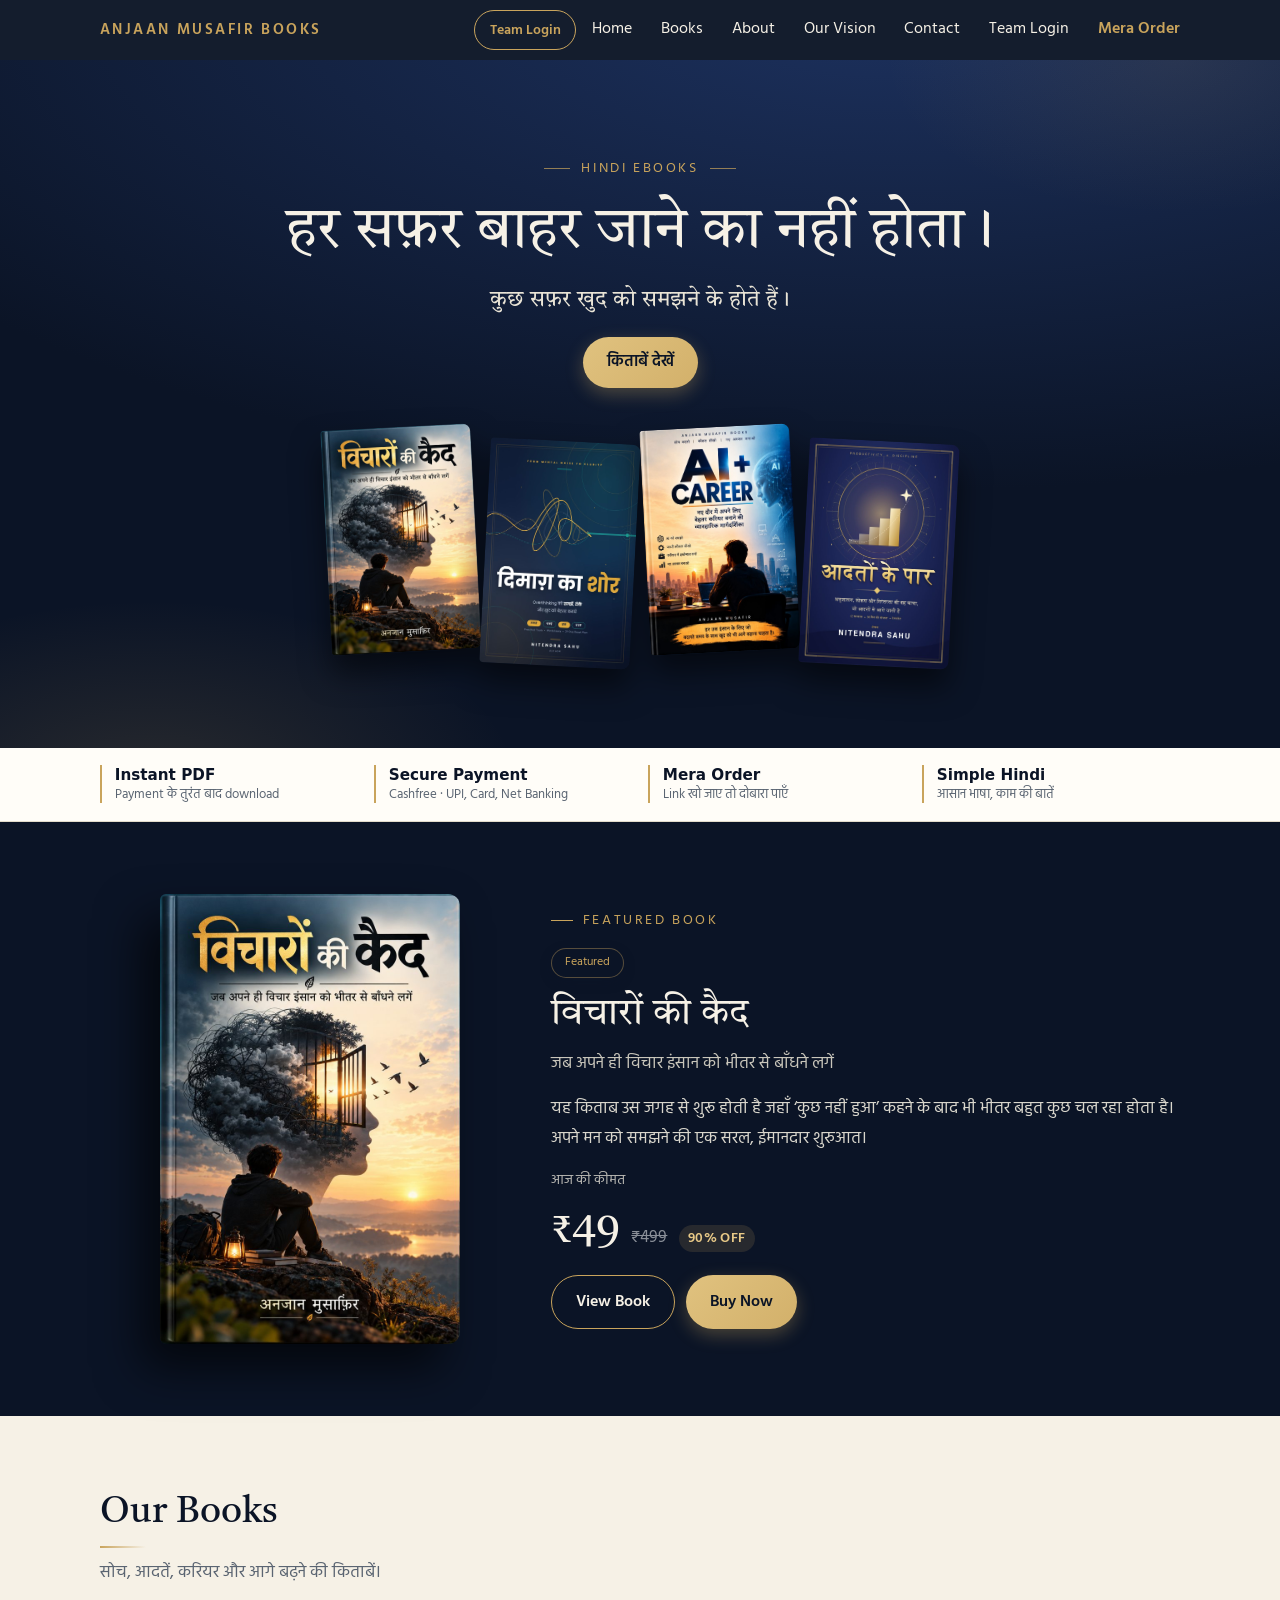
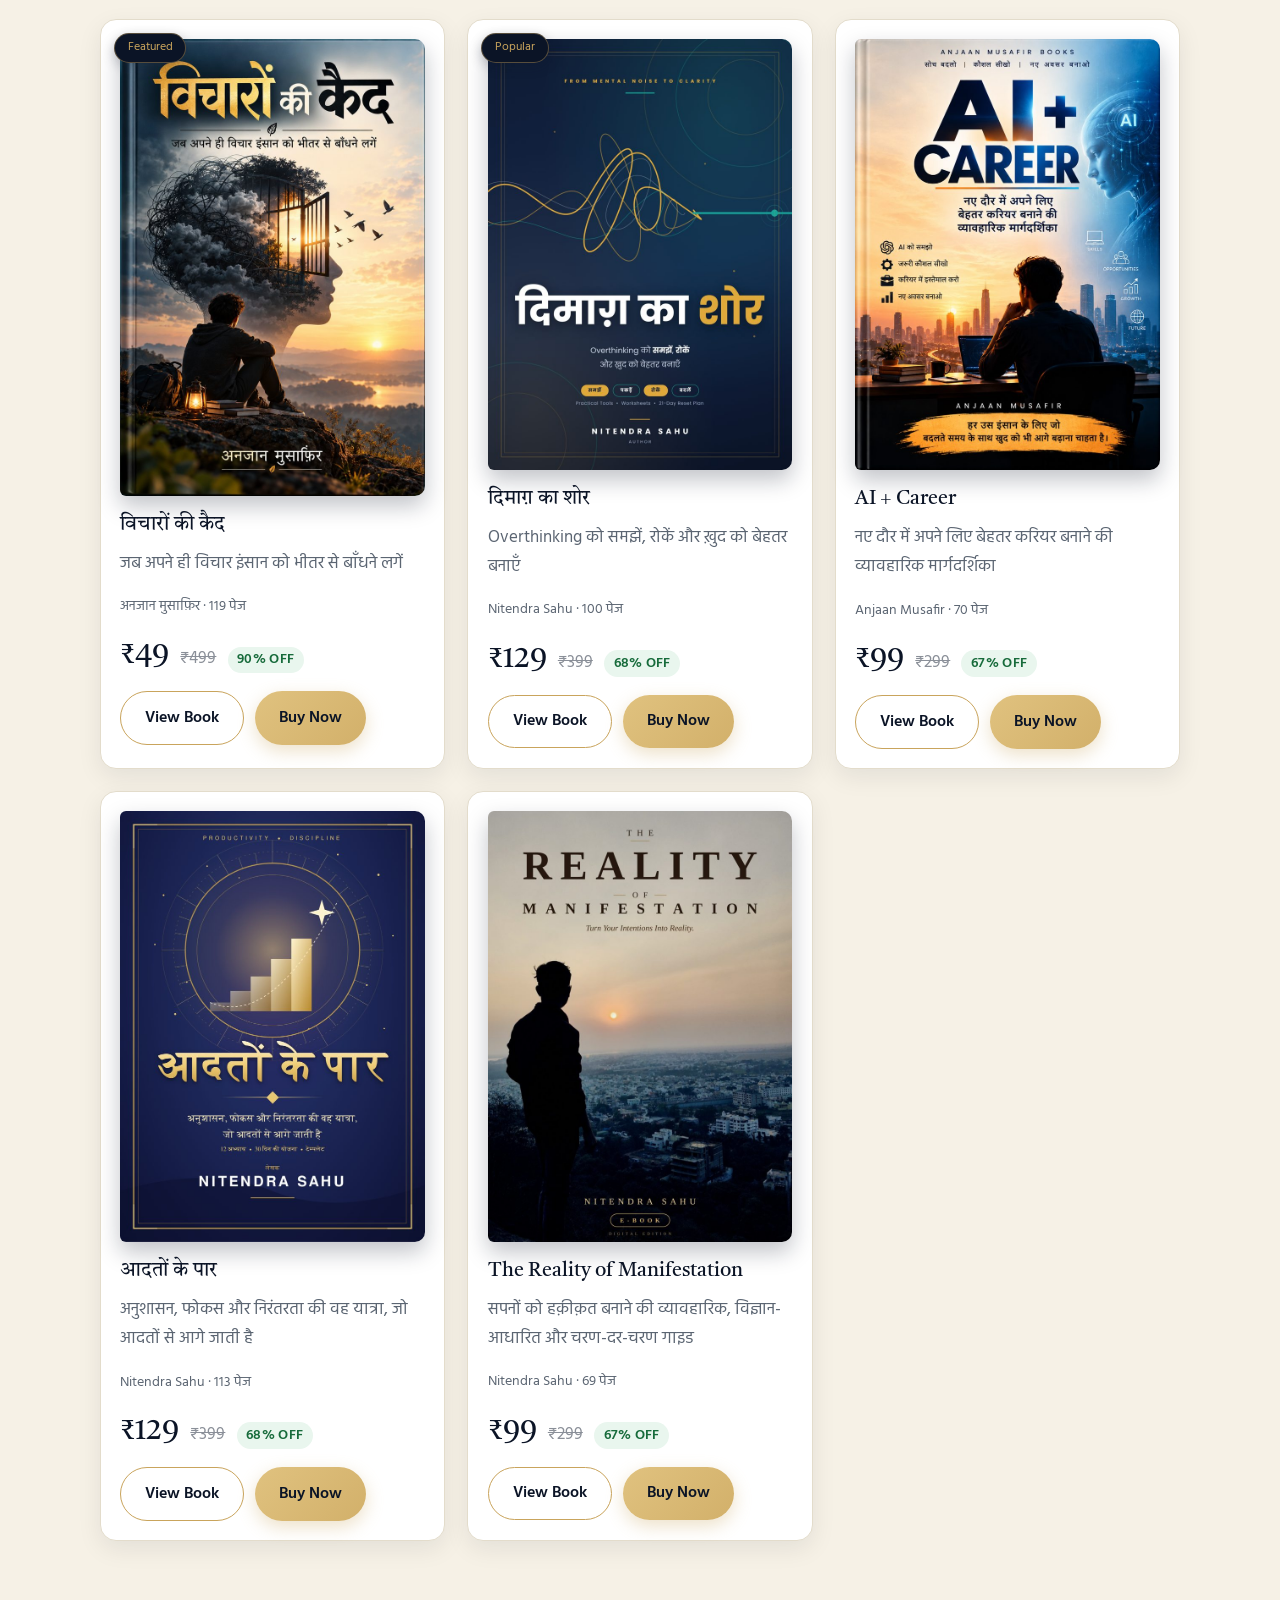
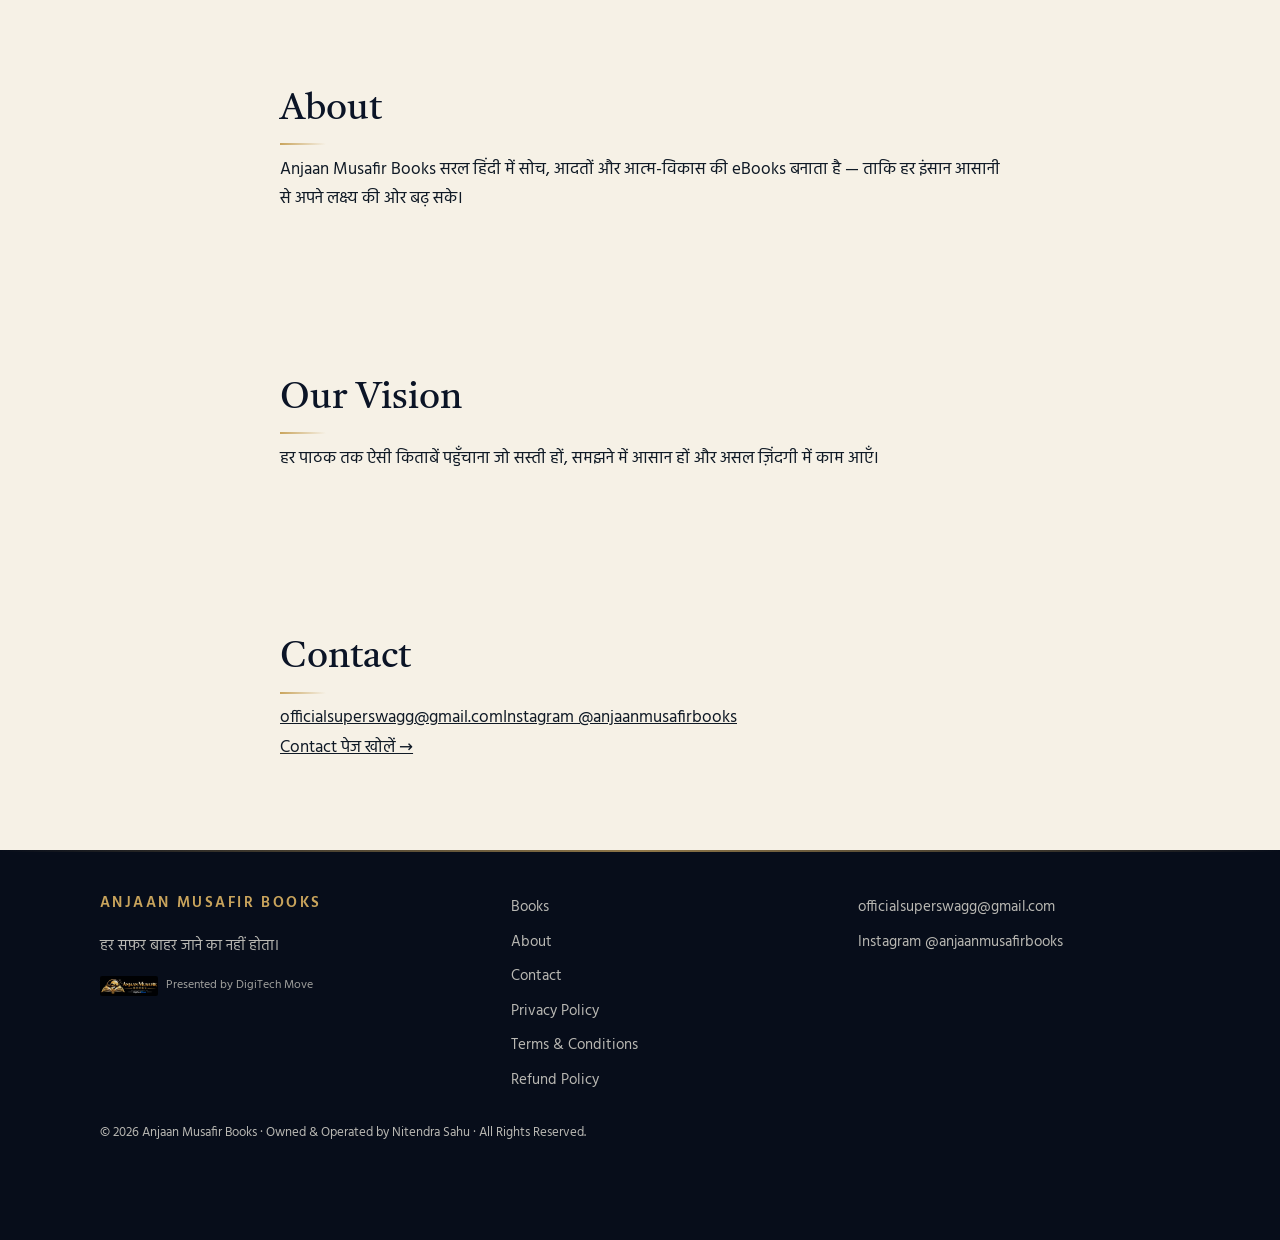
==== commit 8aeff419: "Add files via upload" ====
--- a/index.html
+++ b/index.html
@@ -21,8 +21,9 @@
 <a class="skip" href="#books">मुख्य भाग पर जाएँ</a>
 <header><div class="wrap bar">
   <a class="logo" href="index.html">ANJAAN MUSAFIR BOOKS</a>
+  <a class="team-login-top" href="team-login.html">Team Login</a>
   <button id="menu" aria-expanded="false" aria-controls="nav">Menu</button>
-  <nav id="nav" aria-label="Main"><a href="index.html">Home</a><a href="#books">Books</a><a href="#about">About</a><a href="#vision">Our Vision</a><a href="#contact">Contact</a></nav>
+  <nav id="nav" aria-label="Main"><a href="index.html">Home</a><a href="#books">Books</a><a href="#about">About</a><a href="#vision">Our Vision</a><a href="#contact">Contact</a><a href="team-login.html">Team Login</a></nav>
 </div></header>
 <main>
   <section class="hero"><div class="wrap center">
--- a/style.css
+++ b/style.css
@@ -118,6 +118,10 @@
   color:var(--gold)
 }
 
+
+.team-login-top{display:inline-flex;align-items:center;justify-content:center;min-height:40px;padding:.45rem .9rem;border:1px solid var(--gold);border-radius:999px;color:var(--gold);font:600 .9rem var(--sans);text-decoration:none;white-space:nowrap}
+.team-login-top:hover{background:var(--gold);color:var(--navy)}
+
 #menu{
   background:none;
   border:1px solid #ffffff55;
@@ -154,6 +158,7 @@
   #menu{
     display:none
   }
+  .team-login-top{margin-left:auto;margin-right:1rem}
 
   #nav,
   #nav.open{
@@ -173,6 +178,7 @@
   #nav a:hover{
     color:var(--gold)
   }
+  #nav a:last-child{color:var(--gold);font-weight:600}
 }
 
 /* 4) BUTTONS */
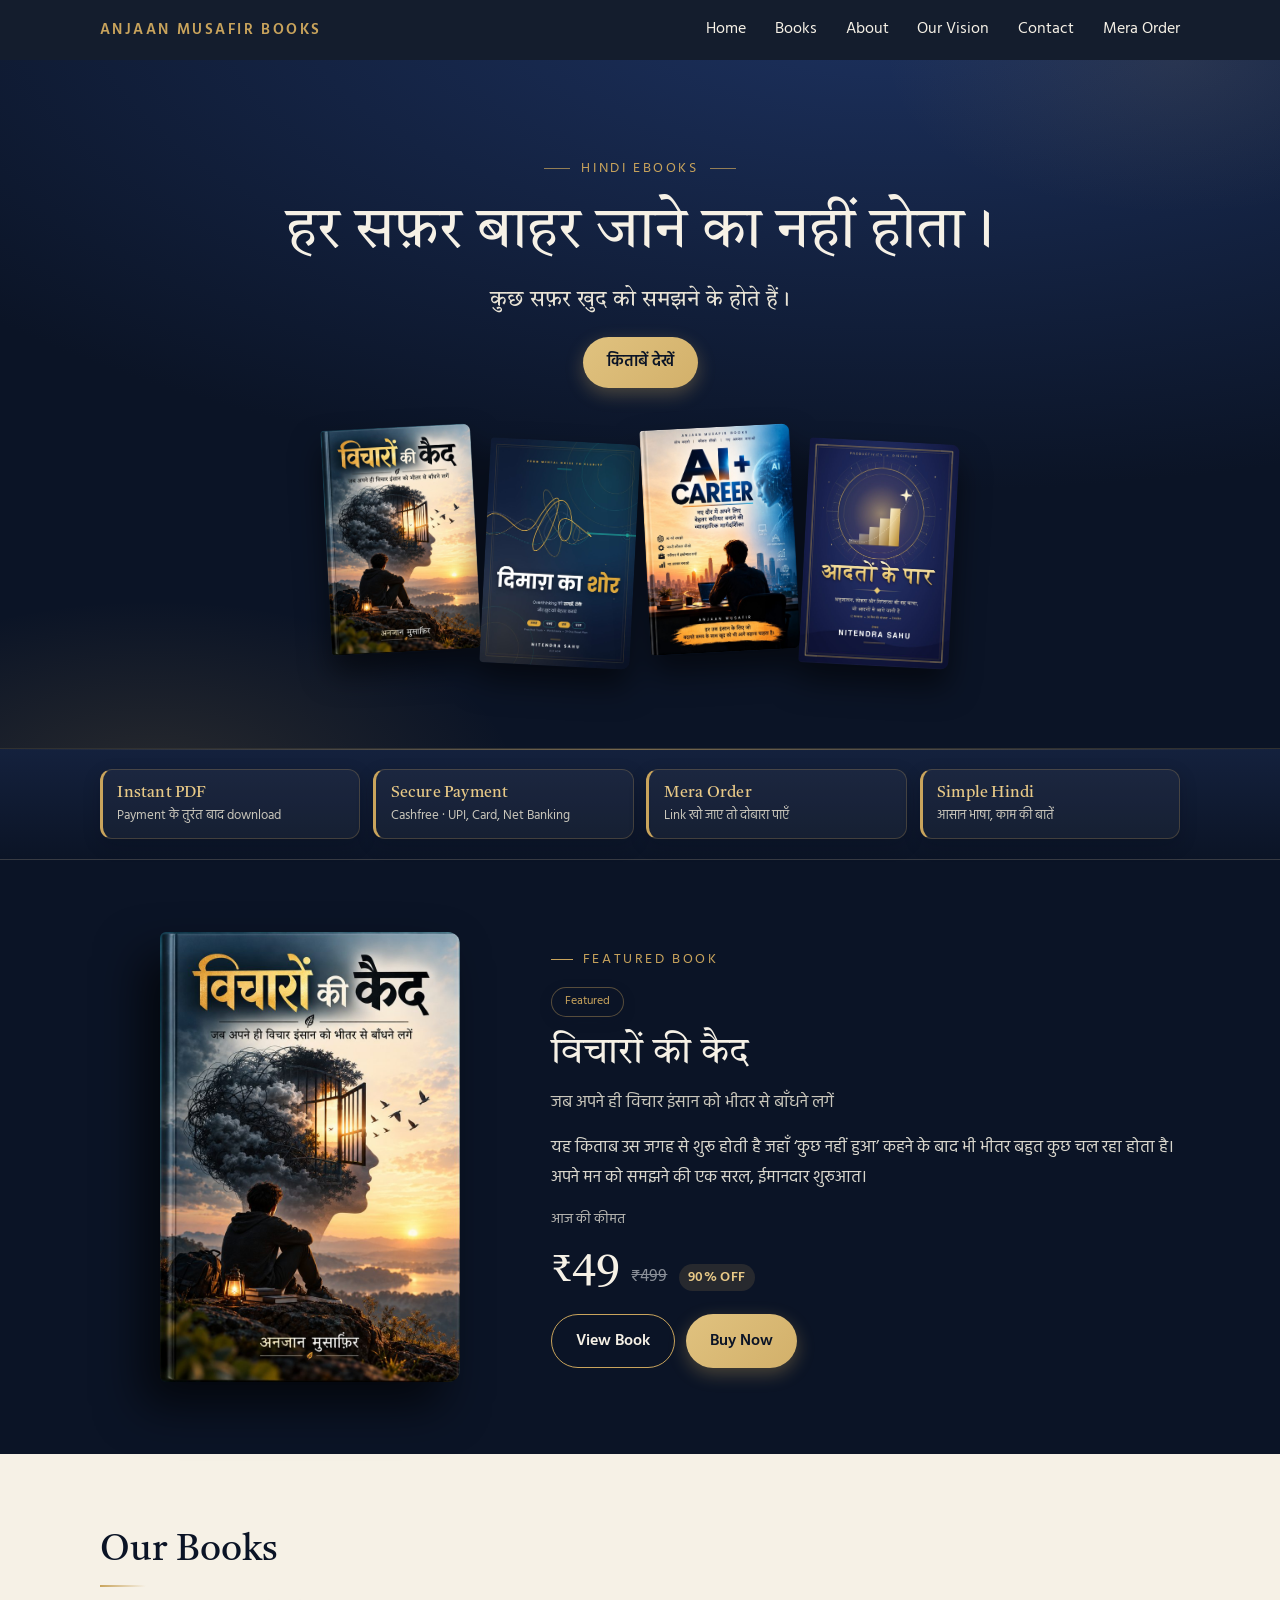
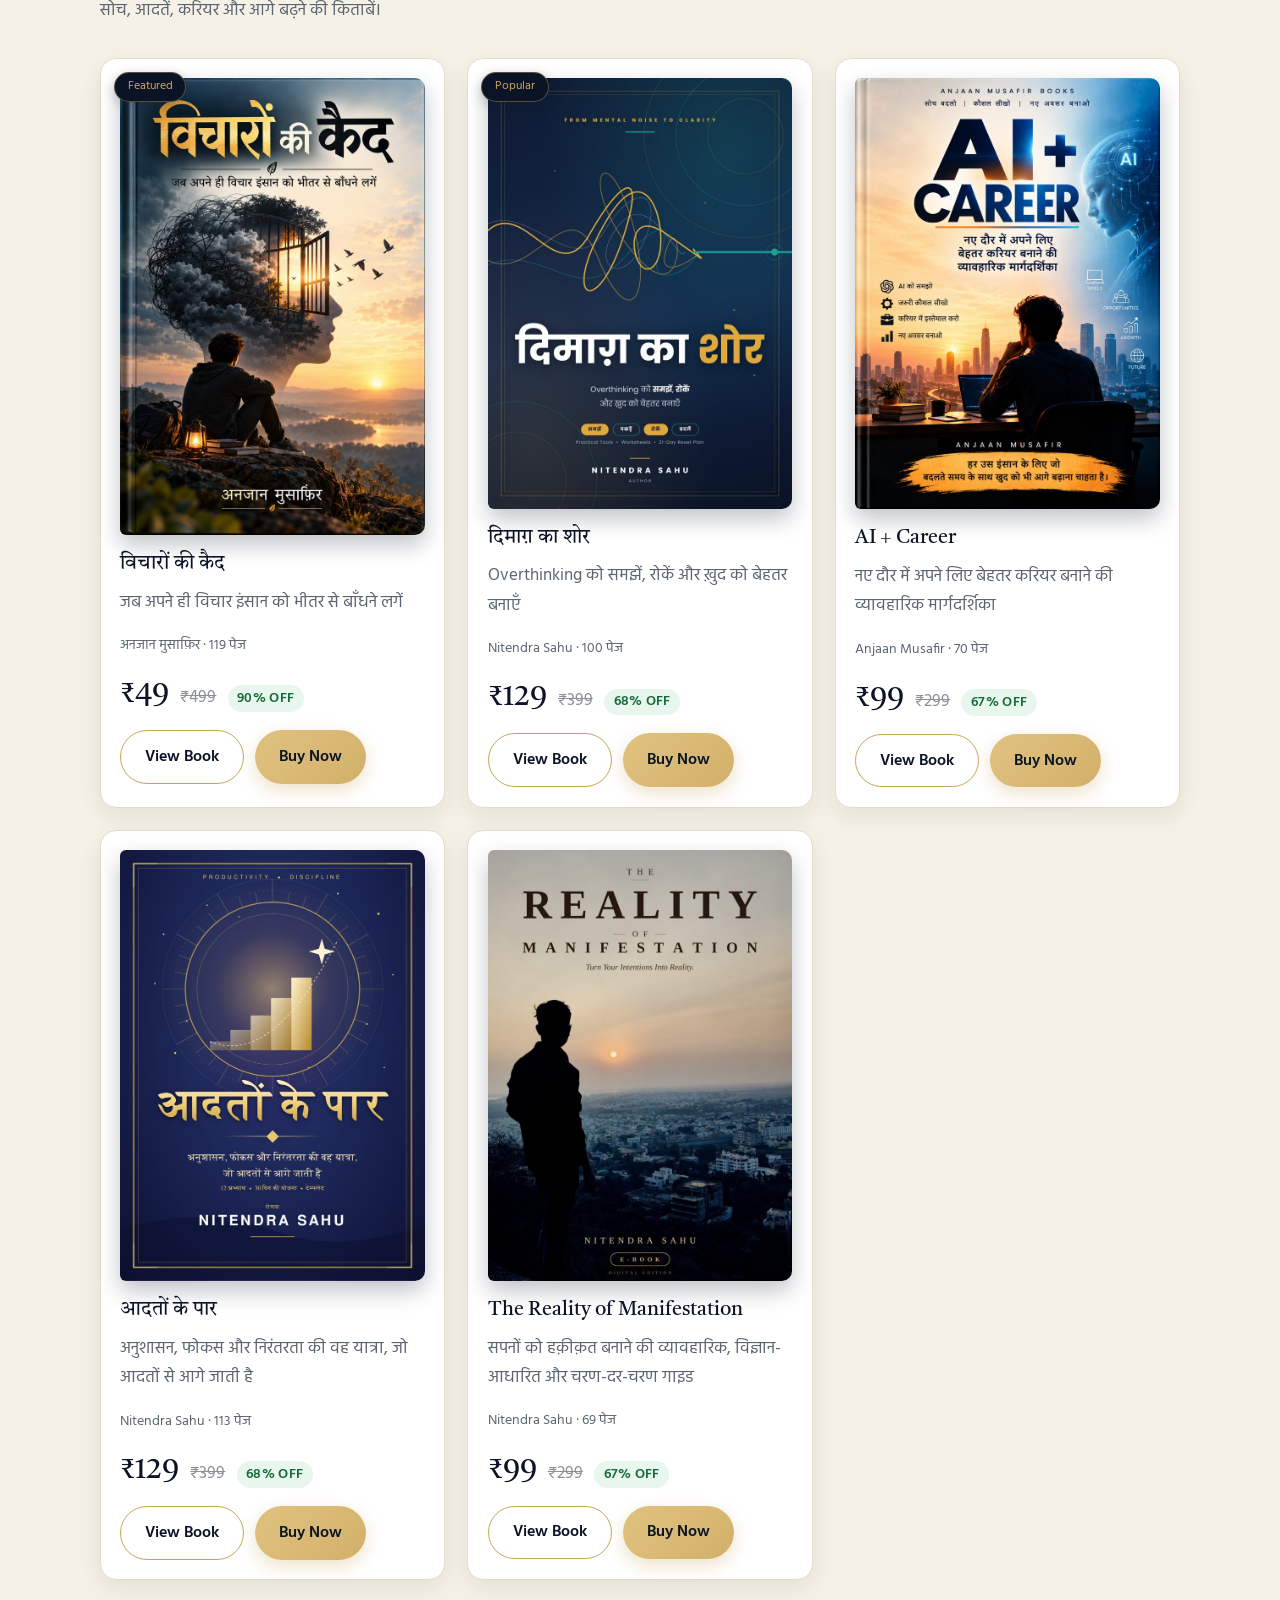
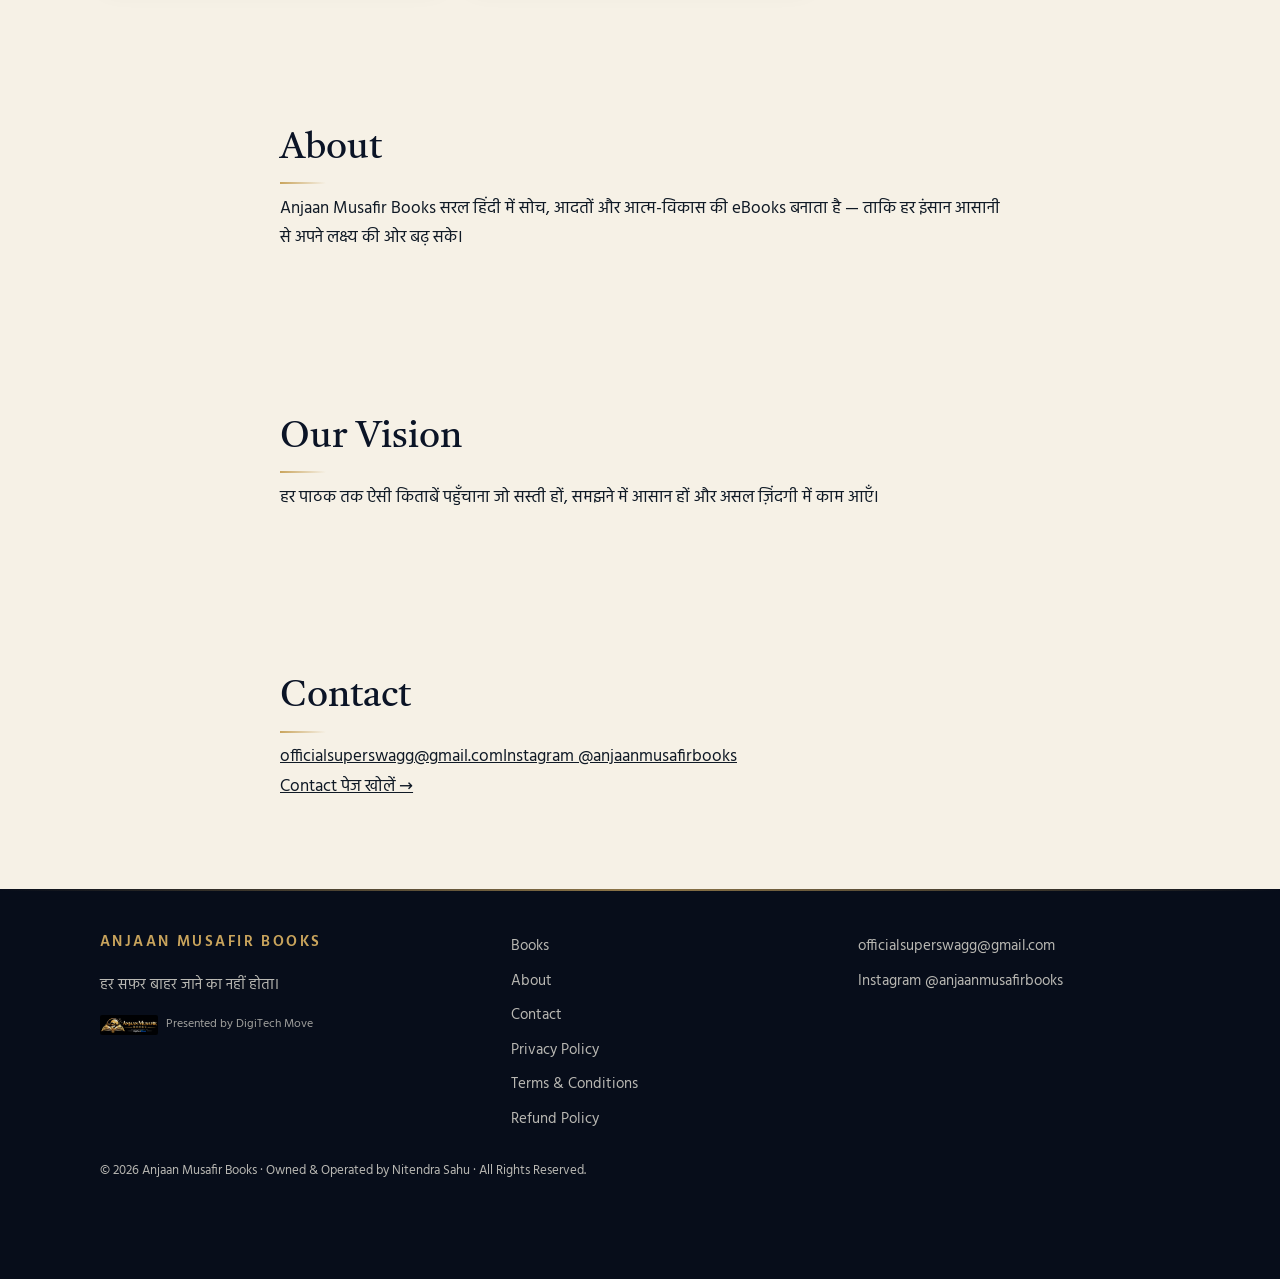
==== commit 09a43d76: "Add files via upload" ====
--- a/index.html
+++ b/index.html
@@ -6,7 +6,7 @@
 <meta name="viewport" content="width=device-width, initial-scale=1">
 <title>Anjaan Musafir Books — Hindi eBooks</title>
 <meta name="description" content="Anjaan Musafir Books की Hindi eBooks: Overthinking, आदतें, AI और करियर, Personal Growth। आसान भाषा, काम की बातें।">
-<link rel="preconnect" href="https://fonts.googleapis.com"><link rel="preconnect" href="https://fonts.gstatic.com" crossorigin>
+<link rel="preconnect" href="https://anjaan-musafir-delivery.officialsuperswagg.workers.dev" crossorigin><link rel="preconnect" href="https://sdk.cashfree.com"><link rel="dns-prefetch" href="https://api.cashfree.com"><link rel="preconnect" href="https://fonts.googleapis.com"><link rel="preconnect" href="https://fonts.gstatic.com" crossorigin>
 <link href="https://fonts.googleapis.com/css2?family=Tiro+Devanagari+Hindi&family=Hind:wght@400;600&display=swap" rel="stylesheet">
 <meta name="theme-color" content="#0b1426">
 <meta property="og:type" content="website">
@@ -21,9 +21,8 @@
 <a class="skip" href="#books">मुख्य भाग पर जाएँ</a>
 <header><div class="wrap bar">
   <a class="logo" href="index.html">ANJAAN MUSAFIR BOOKS</a>
-  <a class="team-login-top" href="team-login.html">Team Login</a>
   <button id="menu" aria-expanded="false" aria-controls="nav">Menu</button>
-  <nav id="nav" aria-label="Main"><a href="index.html">Home</a><a href="#books">Books</a><a href="#about">About</a><a href="#vision">Our Vision</a><a href="#contact">Contact</a><a href="team-login.html">Team Login</a></nav>
+  <nav id="nav" aria-label="Main"><a href="index.html">Home</a><a href="#books">Books</a><a href="#about">About</a><a href="#vision">Our Vision</a><a href="#contact">Contact</a></nav>
 </div></header>
 <main>
   <section class="hero"><div class="wrap center">
--- a/style.css
+++ b/style.css
@@ -118,10 +118,6 @@
   color:var(--gold)
 }
 
-
-.team-login-top{display:inline-flex;align-items:center;justify-content:center;min-height:40px;padding:.45rem .9rem;border:1px solid var(--gold);border-radius:999px;color:var(--gold);font:600 .9rem var(--sans);text-decoration:none;white-space:nowrap}
-.team-login-top:hover{background:var(--gold);color:var(--navy)}
-
 #menu{
   background:none;
   border:1px solid #ffffff55;
@@ -158,7 +154,6 @@
   #menu{
     display:none
   }
-  .team-login-top{margin-left:auto;margin-right:1rem}
 
   #nav,
   #nav.open{
@@ -178,7 +173,6 @@
   #nav a:hover{
     color:var(--gold)
   }
-  #nav a:last-child{color:var(--gold);font-weight:600}
 }
 
 /* 4) BUTTONS */
@@ -1466,12 +1460,24 @@
 .sec.narrow>h2::after,.sec.center>h2::after{margin-inline:0}
 
 /* Trust strip */
-.trust{background:#fffdf8;border-bottom:1px solid var(--line)}
-.trustgrid{display:grid;grid-template-columns:1fr 1fr;gap:.6rem 1rem;padding:1.1rem 0}
+.trust{position:relative;background:linear-gradient(180deg,var(--navy2),var(--navy));border-top:1px solid #c9a45c33;border-bottom:1px solid #c9a45c33}
+.trust::before{content:"";position:absolute;left:0;right:0;top:0;height:1px;background:linear-gradient(90deg,transparent,var(--gold),transparent);opacity:.55}
+.trustgrid{display:grid;grid-template-columns:1fr 1fr;gap:.8rem;padding:1.3rem 0}
 @media(min-width:760px){.trustgrid{grid-template-columns:repeat(4,1fr)}}
-.trustgrid div{display:flex;flex-direction:column;padding-left:.8rem;border-left:2px solid var(--gold);line-height:1.35}
-.trustgrid b{color:var(--navy);font-size:.95rem}
-.trustgrid span{color:var(--mute);font-size:.8rem}
+.trustgrid div{display:flex;flex-direction:column;padding:.8rem .9rem;border:1px solid #c9a45c40;border-left:3px solid var(--gold);border-radius:12px;background:#ffffff0a;line-height:1.35;box-shadow:0 6px 18px #04091433}
+.trustgrid b{color:#e8c987;font-family:var(--serif);font-size:1rem;font-weight:400;letter-spacing:.2px}
+.trustgrid span{color:#c9c6bb;font-size:.82rem;margin-top:.15rem}
+
+/* Checkout modal: loading state (site theme) */
+.pay-spinner{flex:0 0 auto;width:34px;height:34px;border-radius:50%;border:3px solid #c9a45c33;border-top-color:var(--gold);animation:paySpin .9s linear infinite}
+.checkout-loading{display:flex;align-items:center;gap:.9rem;margin:.9rem 0;padding:.9rem 1rem;border-radius:14px;border:1px solid #c9a45c59;background:linear-gradient(180deg,var(--navy2),var(--navy));color:#e9e4d6}
+.checkout-loading[hidden]{display:none}
+.checkout-loading-title{margin:0 0 .15rem;color:#e8c987;font-family:var(--serif);font-size:1.02rem}
+.checkout-loading-sub{margin:0;color:#c9c6bb;font-size:.82rem;line-height:1.4}
+.checkout-modal.is-loading .checkout-form{pointer-events:none}
+.checkout-modal.is-loading .checkout-close,.checkout-modal.is-loading .checkout-cancel{opacity:.35}
+.checkout-modal.is-loading .checkout-field{opacity:.6}
+@keyframes paySpin{to{transform:rotate(360deg)}}
 
 /* Cards & price */
 .card .price .now{color:var(--navy)}
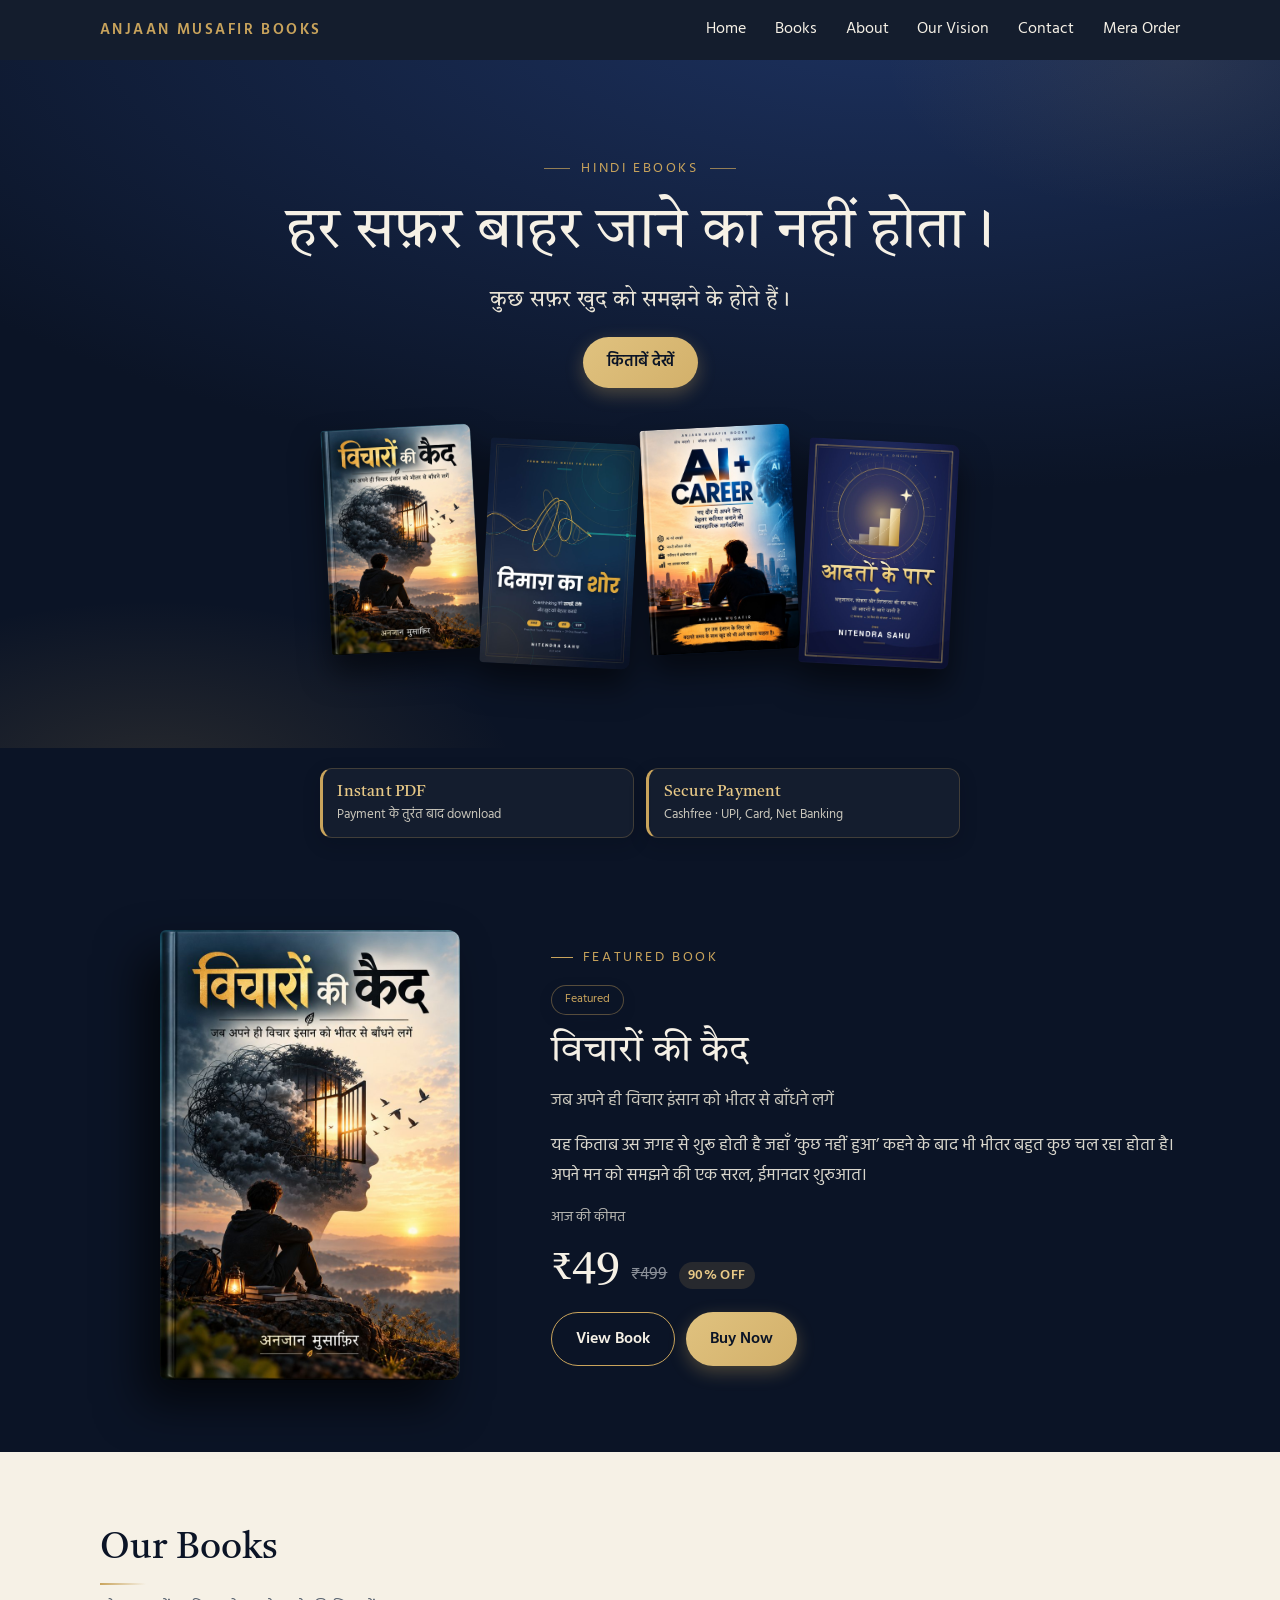
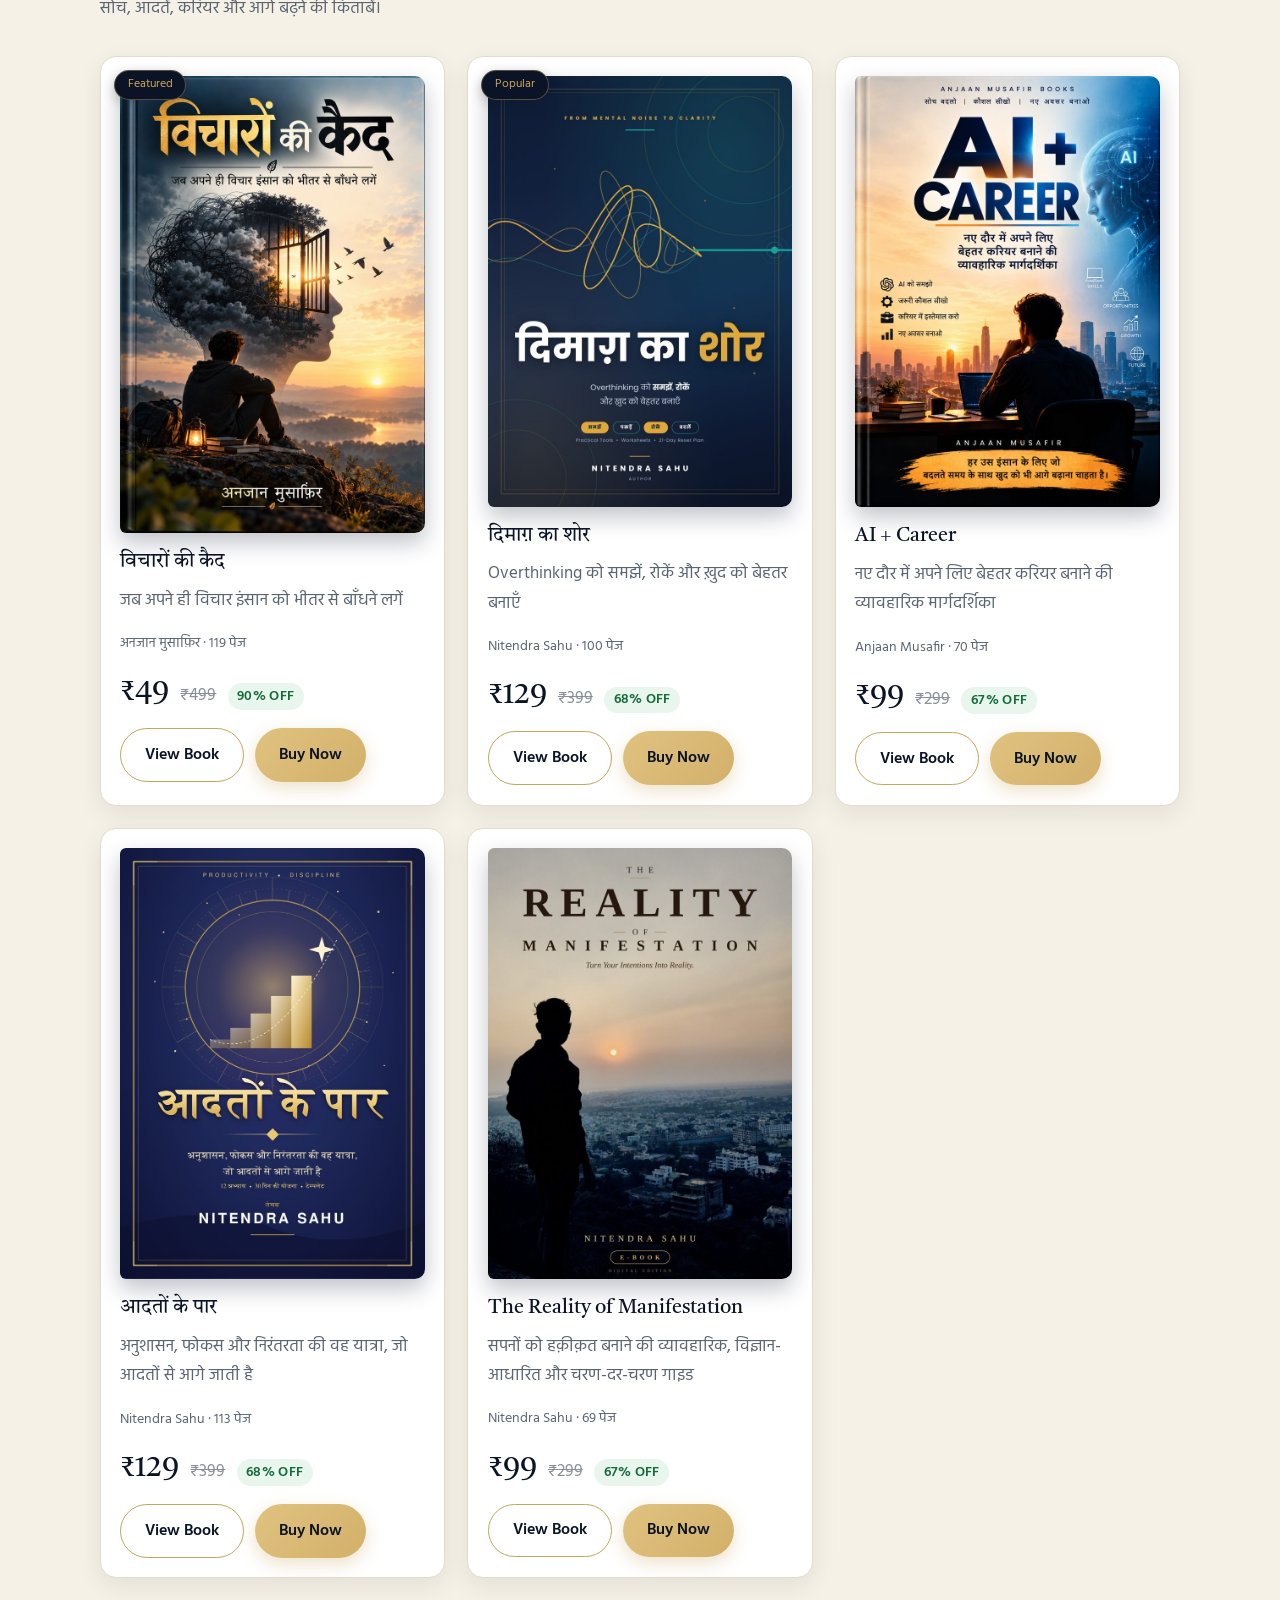
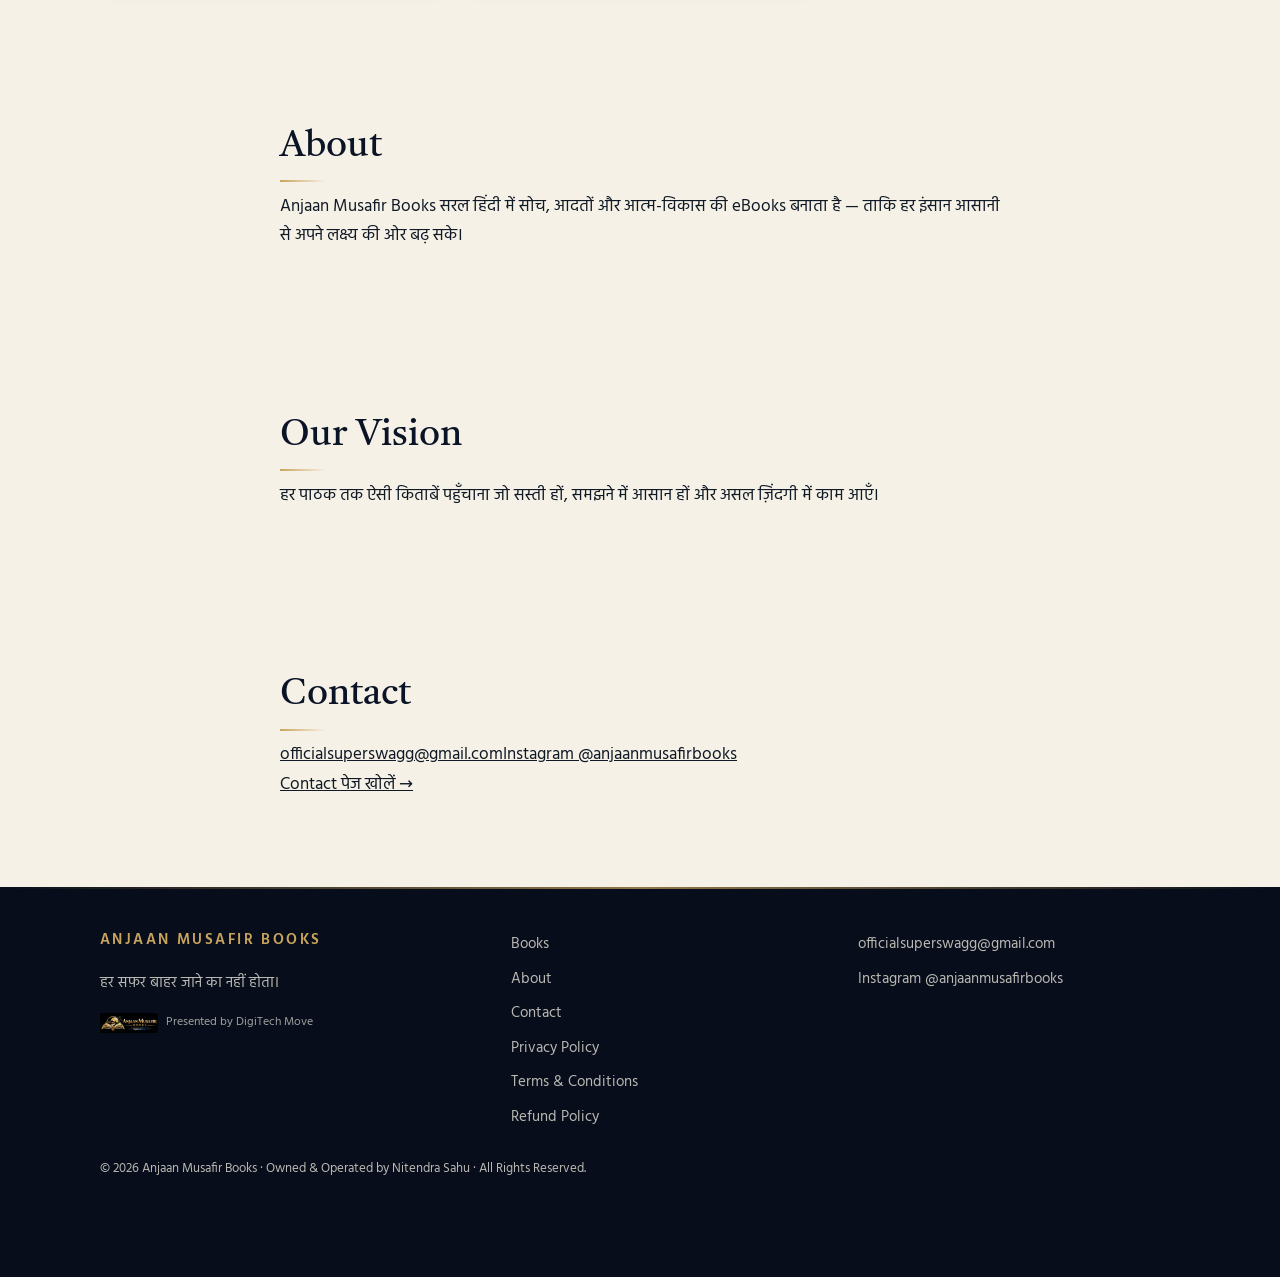
==== commit 4006838d: "Add files via upload" ====
--- a/index.html
+++ b/index.html
@@ -35,8 +35,6 @@
   <section class="trust" aria-label="Why buy here"><div class="wrap trustgrid">
     <div><b>Instant PDF</b><span>Payment के तुरंत बाद download</span></div>
     <div><b>Secure Payment</b><span>Cashfree · UPI, Card, Net Banking</span></div>
-    <div><b>Mera Order</b><span>Link खो जाए तो दोबारा पाएँ</span></div>
-    <div><b>Simple Hindi</b><span>आसान भाषा, काम की बातें</span></div>
   </div></section>
   <section id="featured"></section> <!-- app.js यहाँ खास किताब भरता है -->
   <section id="books" class="wrap sec"><h2>Our Books</h2><p class="sub">सोच, आदतें, करियर और आगे बढ़ने की किताबें।</p>
--- a/style.css
+++ b/style.css
@@ -1460,10 +1460,9 @@
 .sec.narrow>h2::after,.sec.center>h2::after{margin-inline:0}
 
 /* Trust strip */
-.trust{position:relative;background:linear-gradient(180deg,var(--navy2),var(--navy));border-top:1px solid #c9a45c33;border-bottom:1px solid #c9a45c33}
-.trust::before{content:"";position:absolute;left:0;right:0;top:0;height:1px;background:linear-gradient(90deg,transparent,var(--gold),transparent);opacity:.55}
+.trust{background:var(--navy);border:0}
 .trustgrid{display:grid;grid-template-columns:1fr 1fr;gap:.8rem;padding:1.3rem 0}
-@media(min-width:760px){.trustgrid{grid-template-columns:repeat(4,1fr)}}
+@media(min-width:760px){.trustgrid{max-width:640px;margin-left:auto;margin-right:auto}}
 .trustgrid div{display:flex;flex-direction:column;padding:.8rem .9rem;border:1px solid #c9a45c40;border-left:3px solid var(--gold);border-radius:12px;background:#ffffff0a;line-height:1.35;box-shadow:0 6px 18px #04091433}
 .trustgrid b{color:#e8c987;font-family:var(--serif);font-size:1rem;font-weight:400;letter-spacing:.2px}
 .trustgrid span{color:#c9c6bb;font-size:.82rem;margin-top:.15rem}
